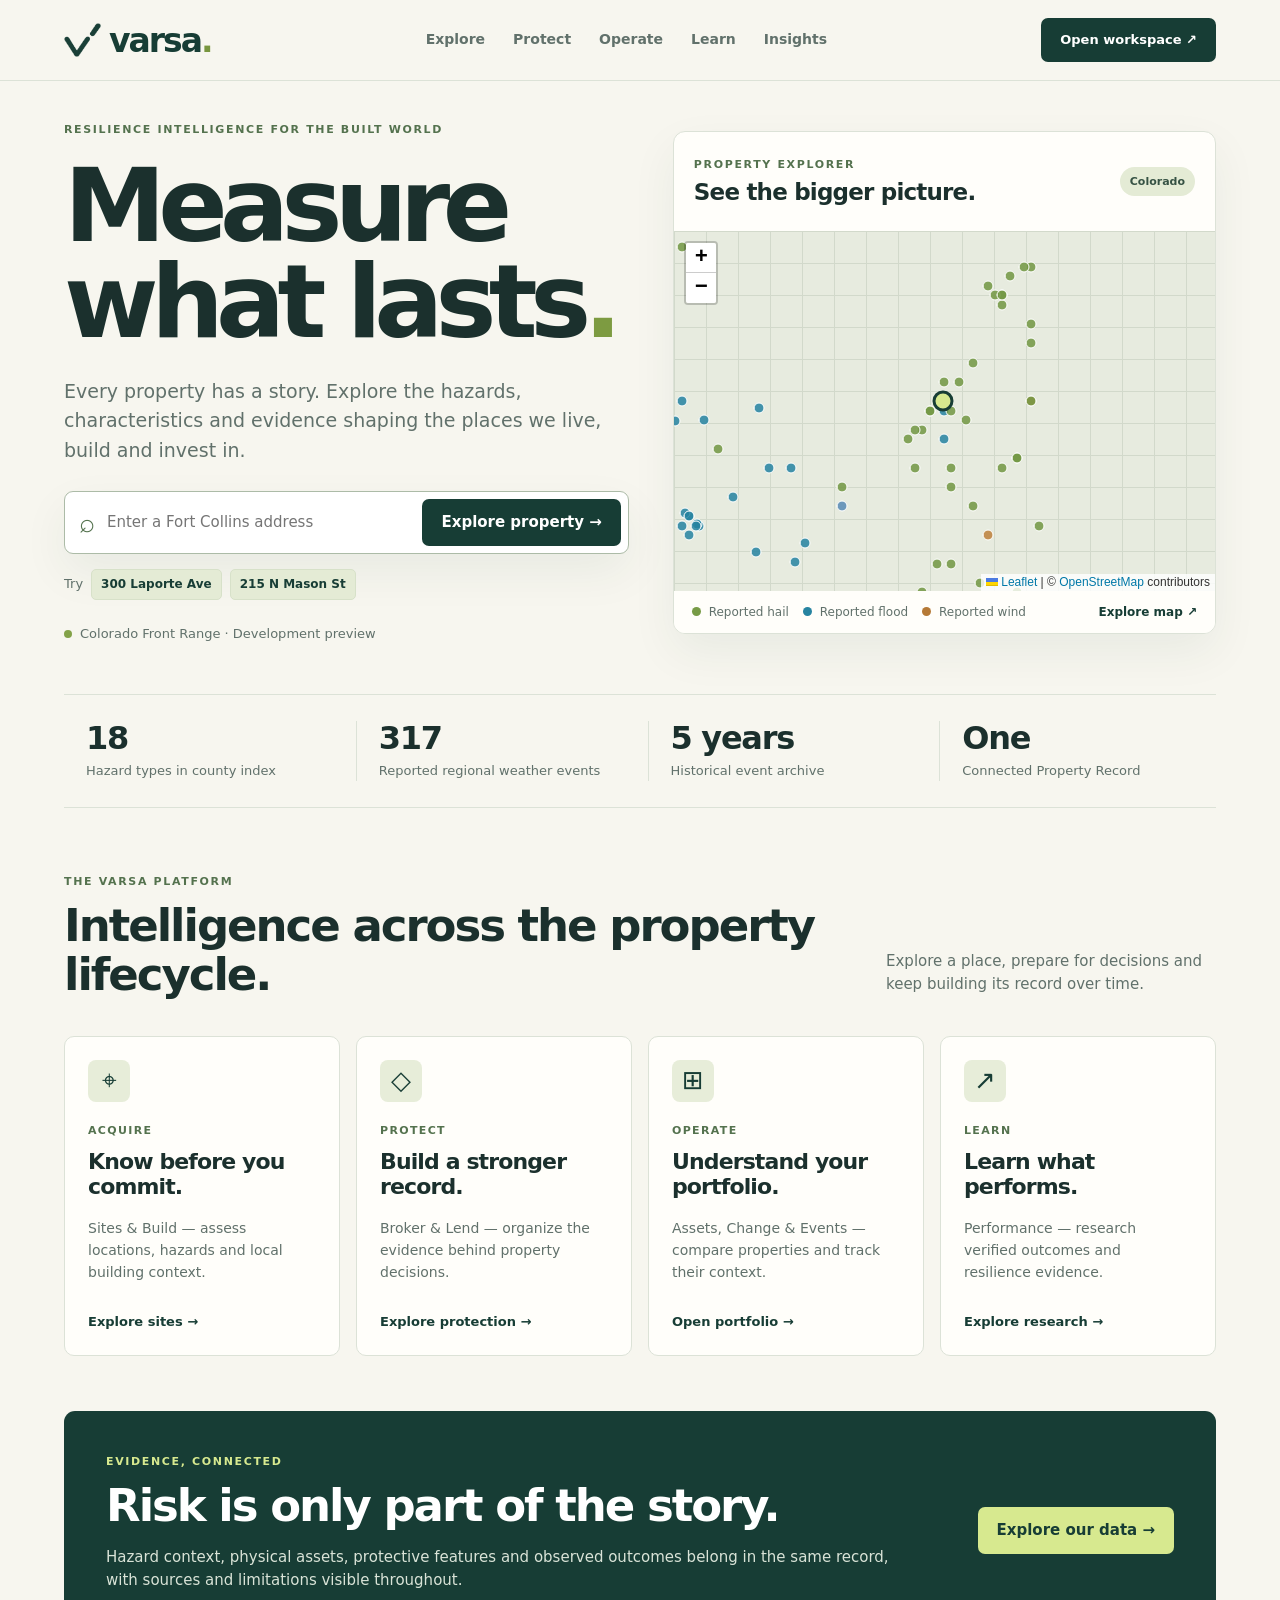
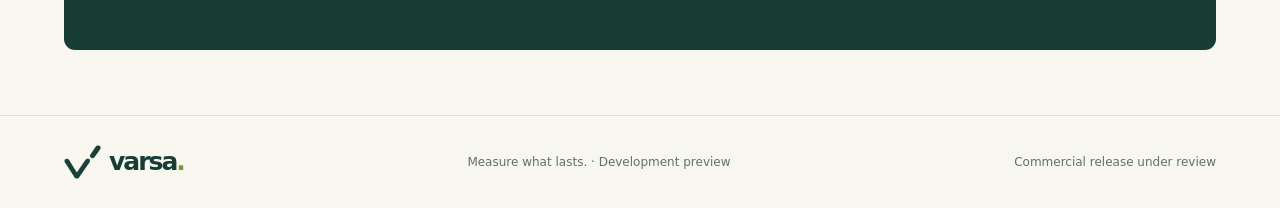
==== index.html @ 9e448d0e "Lead with commercial property findings and localized comparison" ====
<!doctype html><html lang="en"><head><meta charset="utf-8"><meta name="viewport" content="width=device-width,initial-scale=1"><meta name="description" content="Explore the evidence behind properties, hazards, protections and outcomes."><title>varsa. | Measure what lasts.</title><link rel="stylesheet" href="web/vendor/leaflet.css"><style>:root{--ink:#1b302d;--forest:#173d35;--paper:#f7f6ef;--lime:#d7e98f;--grey:#61716b;--line:#dce2d7;--white:#fffefa;--shadow:0 18px 46px #163c3510}*{box-sizing:border-box}html{scroll-behavior:smooth}body{margin:0;background:var(--paper);color:var(--ink);font:15px/1.55 "Inter",system-ui,-apple-system,sans-serif}button,input,select{font:inherit}button,a,input,select{outline-offset:3px}a{color:inherit}button{cursor:pointer}button:disabled{opacity:.5;cursor:default}button:focus-visible,a:focus-visible,input:focus-visible,select:focus-visible{outline:3px solid #86a74f}.top{z-index:2000;position:sticky;top:0;display:flex;align-items:center;justify-content:space-between;gap:24px;padding:18px 5vw;background:#f7f6eff5;border-bottom:1px solid var(--line);backdrop-filter:blur(12px)}.brand{display:inline-flex;align-items:center;gap:8px;font-size:33px;font-weight:800;letter-spacing:-2px;text-decoration:none;color:var(--forest);line-height:1}.brand b{color:#78963f}.mark{width:37px;height:37px;object-fit:contain}.top nav{display:flex;gap:28px;align-items:center;flex-wrap:wrap}.top nav a{font-weight:600;text-decoration:none;font-size:14px;color:var(--grey)}.top nav a:hover,.top nav a[aria-current="page"]{color:var(--forest);text-decoration:underline;text-decoration-color:#9fbd61;text-underline-offset:7px}.nav-cta,.button,button{background:var(--forest);color:white;border:0;border-radius:7px;padding:12px 19px;font-weight:650;text-decoration:none;display:inline-block}.nav-cta{font-size:13px}.button.light{background:var(--lime);color:var(--forest)}main{max-width:1500px;margin:0 auto;padding:40px 5vw 65px}.landing{display:grid;grid-template-columns:1.04fr 1fr;gap:44px;align-items:center;min-height:475px}.eyebrow{font-size:11px;font-weight:750;letter-spacing:1.65px;color:#54724e;text-transform:uppercase;margin:0 0 12px}.hero-copy h1{font-size:clamp(65px,8vw,115px);letter-spacing:-.075em;line-height:.94;margin:20px 0 26px;font-weight:650}.hero-copy h1 span{color:#7d9b41}.hero-intro{font-size:19px;color:var(--grey);max-width:570px;margin:0 0 26px}.search-box,.workspace-search{display:flex;align-items:center;gap:12px;border:1px solid #acbba7;background:white;border-radius:9px;padding:7px 7px 7px 14px;box-shadow:var(--shadow);max-width:680px}.search-icon{font-size:27px;color:#54724e;line-height:1}.search-box input,.workspace-search input{flex:1;min-width:0;border:0;outline:none;background:transparent;padding:10px 0}.search-box button,.workspace-search button{white-space:nowrap}.examples{font-size:13px;color:var(--grey);display:flex;gap:8px;flex-wrap:wrap;align-items:center;margin:15px 0}.examples button,.text-btn{padding:5px 9px;font-size:12px;color:var(--forest);background:#e4ebd5;border:1px solid #d7e1c9;border-radius:5px}.hero-note{display:flex;align-items:center;gap:8px;font-size:13px;color:var(--grey);margin-top:24px}.live-dot{width:8px;height:8px;border-radius:50%;background:#83a248;display:inline-block}.hero-map-card,.panel{border:1px solid var(--line);border-radius:12px;background:var(--white);box-shadow:var(--shadow);overflow:hidden}.map-title,.panel-heading{display:flex;justify-content:space-between;align-items:center;gap:12px;padding:20px}.map-title h2{font-size:23px;margin:0;letter-spacing:-.035em}.pill{display:inline-flex;background:#e4ebd5;color:#365244;font-size:11px;padding:6px 10px;border-radius:20px;white-space:nowrap;font-weight:700}.map{height:360px;background:#e7ebdf;background-image:linear-gradient(90deg,#d2d9cb 1px,transparent 1px),linear-gradient(#d2d9cb 1px,transparent 1px);background-size:32px 32px;position:relative;z-index:1}.map-caption{display:flex;flex-wrap:wrap;gap:14px;align-items:center;padding:12px 18px;font-size:12px;color:var(--grey);background:#fffefa}.map-caption a{margin-left:auto;font-weight:650;text-decoration:none;color:var(--forest)}.legend-dot{display:inline-block;width:9px;height:9px;border-radius:50%;margin-right:4px}.hail{background:#779b46}.flood{background:#2784a1}.wind{background:#b57936}.stats-strip{display:grid;grid-template-columns:repeat(4,minmax(0,1fr));gap:15px;border-top:1px solid var(--line);border-bottom:1px solid var(--line);padding:26px 0;margin:50px 0 65px}.stats-strip div{display:flex;flex-direction:column;gap:5px;border-left:1px solid var(--line);padding:0 22px}.stats-strip div:first-child{border:0}.stats-strip strong{font-size:32px;line-height:1.1;letter-spacing:-.04em}.stats-strip span{font-size:13px;color:var(--grey)}.section-heading{display:flex;justify-content:space-between;align-items:end;gap:25px;margin:20px 0}.section-heading h2,.feature-band h2{font-size:clamp(28px,3.6vw,45px);line-height:1.08;letter-spacing:-.045em;margin:12px 0}.section-heading p:last-child{color:var(--grey);max-width:330px}.suite-grid{display:grid;grid-template-columns:repeat(4,minmax(0,1fr));gap:16px;margin:24px 0}.suite-grid.two,.grid.two{grid-template-columns:repeat(2,minmax(0,1fr))}.suite{display:flex;flex-direction:column;min-height:260px;border:1px solid var(--line);border-radius:10px;padding:23px;background:var(--white);text-decoration:none;transition:.18s transform,.18s box-shadow}.suite:hover{transform:translateY(-4px);box-shadow:var(--shadow);border-color:#91a887}.suite-icon{width:42px;height:42px;background:#e7edd9;color:var(--forest);border-radius:8px;display:grid;place-items:center;font-size:26px;margin-bottom:20px}.suite small{color:#54724e;font-size:11px;font-weight:750;letter-spacing:1.35px}.suite h3{font-size:22px;letter-spacing:-.04em;line-height:1.15;margin:10px 0 5px}.suite p{font-size:14px;color:var(--grey)}.suite b{margin-top:auto;padding-top:15px;color:var(--forest);font-size:13px}.feature-band{background:var(--forest);color:white;border-radius:11px;display:flex;justify-content:space-between;align-items:center;gap:25px;padding:42px;margin-top:55px}.feature-band .eyebrow{color:#d7e98f}.feature-band p{max-width:800px;color:#d9e3d7}.workspace-header{display:flex;align-items:center;justify-content:space-between;gap:25px;padding:12px 0 22px}.workspace-header h1{font-size:clamp(36px,5vw,62px);line-height:1.04;letter-spacing:-.055em;margin:10px 0}.workspace-header p:not(.eyebrow){color:var(--grey)}.workspace-actions{display:flex;gap:8px;flex-wrap:wrap}.secondary{color:var(--forest);background:#f4f6ea;border:1px solid #bdcbb6}.workspace-search{max-width:none;box-shadow:none}.caption{font-size:12px;color:var(--grey)}.caption .text-btn{background:none;border:0;text-decoration:underline}.explorer-grid{display:grid;grid-template-columns:minmax(230px,320px) minmax(0,1fr);gap:16px;margin:24px 0}.panel{padding:23px;margin-bottom:16px}.panel h2{font-size:24px;letter-spacing:-.035em;margin:5px 0}.panel h3{font-size:17px;margin:12px 0}.panel p{color:var(--grey)}.property-panel{display:flex;flex-direction:column}.property-panel h2{overflow-wrap:anywhere;font-size:24px}.property-panel .field{font-size:13px;margin:14px 0;border-bottom:1px solid var(--line);padding-bottom:10px}.field b{display:block;margin-bottom:3px}.record-tabs{display:grid;gap:5px;margin:3px 0 22px}.record-tabs button{background:transparent;color:var(--grey);text-align:left;padding:11px 12px;border-radius:5px}.record-tabs button[aria-selected="true"]{background:#e7edd9;color:var(--forest)}.full{width:100%;margin-top:auto}.map-panel{padding:0}.map-panel .panel-heading{padding:18px 20px}.map-panel .panel-heading p{font-size:13px;margin:4px 0}.map-controls{display:flex;gap:14px;align-items:end;flex-wrap:wrap;padding:0 20px 14px}.map-controls label{font-size:12px;color:var(--grey);font-weight:600;display:grid;gap:4px}.map-controls select{border:1px solid #b6c5ad;border-radius:5px;padding:8px;background:white;color:var(--ink)}.map-controls .check{display:flex;align-items:center;gap:5px;padding:5px 0}.map-panel .map{height:405px}.record-content{display:grid;gap:16px}.grid{display:grid;gap:14px;grid-template-columns:repeat(3,minmax(0,1fr))}.metric-card{border:1px solid var(--line);background:var(--white);border-radius:9px;padding:18px}.metric-card strong{display:block;font-size:32px;letter-spacing:-.04em}.metric-card small{font-weight:650;color:var(--grey)}.notice{padding:14px;border:1px solid #cbd6bc;background:#edf1e2;border-radius:7px;color:#365244}.table-scroll{overflow:auto}.data-table{width:100%;border-collapse:collapse;font-size:14px;white-space:normal}.data-table th,.data-table td{padding:12px 10px;text-align:left;vertical-align:top;border-bottom:1px solid var(--line)}.data-table th{color:var(--grey);font-size:12px;text-transform:uppercase;letter-spacing:.6px}.rating{display:inline-block;border-radius:5px;padding:4px 8px;background:#e8ecd9;color:#365244;font-size:12px;font-weight:650}.rating.high{background:#f4e0cf;color:#805022}.rating.low{background:#dcece5;color:#355f4d}.scope{font-size:12px;color:var(--grey)}.filter-row{display:flex;flex-wrap:wrap;gap:10px;margin:15px 0}.filter-row select,.filter-row input{padding:9px;border:1px solid #b6c5ad;border-radius:5px;background:white}.event-list{max-height:530px;overflow:auto}.event{display:flex;gap:15px;align-items:center;padding:12px 0;border-bottom:1px solid var(--line)}.event-date{width:95px;font-size:12px;color:var(--grey);flex-shrink:0}.event>div:nth-child(2){flex:1}.event p{margin:2px 0;font-size:12px}.event a{font-size:12px}.badge{font-size:11px;color:var(--grey);font-weight:600}.sr-only{position:absolute;width:1px;height:1px;overflow:hidden;clip:rect(0,0,0,0)}footer{border-top:1px solid var(--line);padding:25px 5vw;display:flex;justify-content:space-between;align-items:center;gap:15px;font-size:12px;color:var(--grey)}footer .brand{font-size:25px}.muted{color:var(--grey)}[hidden]{display:none!important}@media(max-width:950px){.landing{grid-template-columns:1fr;gap:30px}.suite-grid{grid-template-columns:repeat(2,minmax(0,1fr))}.top{flex-wrap:wrap}.explorer-grid{grid-template-columns:1fr}.property-panel .record-tabs{grid-template-columns:repeat(3,minmax(0,1fr))}.workspace-header{align-items:flex-start;flex-direction:column}.nav-cta{display:none}}@media(max-width:550px){main{padding:25px 4vw 40px}.top{padding:12px 4vw;gap:12px}.top nav{gap:13px}.top nav a{font-size:12px}.hero-copy h1{font-size:66px}.hero-intro{font-size:17px}.search-box,.workspace-search{gap:6px;padding:6px}.search-box button,.workspace-search button{padding:10px;font-size:12px}.stats-strip{grid-template-columns:repeat(2,minmax(0,1fr));margin:35px 0}.stats-strip div{padding:0 8px}.suite-grid,.suite-grid.two,.grid,.grid.two{grid-template-columns:1fr}.section-heading,.feature-band,footer{display:block}.feature-band{padding:23px}.map,.map-panel .map{height:315px}.property-panel .record-tabs{grid-template-columns:repeat(2,minmax(0,1fr))}.map-controls{gap:7px}.map-controls select{max-width:145px}.workspace-actions{width:100%}.panel{padding:16px}.map-panel{padding:0}.data-table{font-size:12px}.event-date{width:75px}.event{gap:8px}.hero-map-card{margin-top:5px}}@media print{header,footer,.workspace-search,.workspace-actions,.caption,.record-tabs,#save-property,#download-record,.map-controls,.map-panel,.button{display:none!important}body{background:white;color:#000}main{max-width:none;padding:0}.explorer-grid{display:block}.panel{box-shadow:none;break-inside:avoid}.record-content{display:block}.event-list{max-height:none;overflow:visible}}
.verification{padding-left:22px}.verification li{padding:8px 0}.verification li p{margin:4px 0}.verification li a{font-weight:650}@media(max-width:550px){.workspace-actions button{flex:1;padding:10px}.hero-copy h1{font-size:clamp(49px,13vw,66px)}}
.deal-findings{display:grid;grid-template-columns:repeat(auto-fit,minmax(180px,1fr));gap:10px}.deal-findings div{padding:14px;border:1px solid var(--line);border-radius:8px}.deal-findings dt{font-size:12px;color:var(--grey);font-weight:650}.deal-findings dd{margin:5px 0 0;font-weight:700}
</style></head><body>
<header class="top"><a class="brand" href="#home"><img class="mark" alt="" src="[data-uri]"><span>varsa<b>.</b></span></a><nav aria-label="Main navigation"><a href="#acquire">Explore</a><a href="#protect">Protect</a><a href="#operate">Operate</a><a href="#learn">Learn</a><a href="#research">Insights</a></nav><a class="nav-cta" href="#acquire">Open workspace ↗</a></header>
<main>
<section id="home">
<div class="landing"><div class="hero-copy"><p class="eyebrow">RESILIENCE INTELLIGENCE FOR THE BUILT WORLD</p><h1>Measure<br>what lasts<span>.</span></h1><p class="hero-intro">Every property has a story. Explore the hazards, characteristics and evidence shaping the places we live, build and invest in.</p><form id="home-search" class="search-box"><label class="sr-only" for="home-query">Property address</label><span class="search-icon" aria-hidden="true">⌕</span><input id="home-query" placeholder="Enter a Fort Collins address" required><button>Explore property →</button></form><div class="examples">Try <button data-address="300 Laporte Ave">300 Laporte Ave</button><button data-address="215 N Mason St">215 N Mason St</button></div><div class="hero-note"><span class="live-dot"></span> Colorado Front Range · Development preview</div></div>
<div class="hero-map-card"><div class="map-title"><div><span class="eyebrow">PROPERTY EXPLORER</span><h2>See the bigger picture.</h2></div><span class="pill">Colorado</span></div><div id="home-map" class="map"></div><div class="map-caption"><span><i class="legend-dot hail"></i> Reported hail</span><span><i class="legend-dot flood"></i> Reported flood</span><span><i class="legend-dot wind"></i> Reported wind</span><a href="#acquire">Explore map ↗</a></div></div></div>
<div class="stats-strip"><div><strong id="stat-hazards">18</strong><span>Hazard types in county index</span></div><div><strong id="stat-events">–</strong><span>Reported regional weather events</span></div><div><strong>5 years</strong><span>Historical event archive</span></div><div><strong>One</strong><span>Connected Property Record</span></div></div>
<div class="section-heading"><div><p class="eyebrow">THE VARSA PLATFORM</p><h2>Intelligence across the property lifecycle.</h2></div><p>Explore a place, prepare for decisions and keep building its record over time.</p></div>
<div class="suite-grid"><a class="suite" href="#acquire"><span class="suite-icon">⌖</span><small>ACQUIRE</small><h3>Know before you commit.</h3><p>Sites &amp; Build — assess locations, hazards and local building context.</p><b>Explore sites →</b></a><a class="suite" href="#protect"><span class="suite-icon">◇</span><small>PROTECT</small><h3>Build a stronger record.</h3><p>Broker &amp; Lend — organize the evidence behind property decisions.</p><b>Explore protection →</b></a><a class="suite" href="#operate"><span class="suite-icon">⊞</span><small>OPERATE</small><h3>Understand your portfolio.</h3><p>Assets, Change &amp; Events — compare properties and track their context.</p><b>Open portfolio →</b></a><a class="suite" href="#learn"><span class="suite-icon">↗</span><small>LEARN</small><h3>Learn what performs.</h3><p>Performance — research verified outcomes and resilience evidence.</p><b>Explore research →</b></a></div>
<div class="feature-band"><div><p class="eyebrow">EVIDENCE, CONNECTED</p><h2>Risk is only part of the story.</h2><p>Hazard context, physical assets, protective features and observed outcomes belong in the same record, with sources and limitations visible throughout.</p></div><a class="button light" href="#research">Explore our data →</a></div>
</section>
<section id="acquire" hidden><div class="workspace-header"><div><p class="eyebrow">ACQUIRE / SITES</p><h1>Property explorer</h1><p>Find an address, explore local hazards and open its source-linked record.</p></div><div class="workspace-actions"><button class="secondary" id="save-property">＋ Add to portfolio</button><button class="secondary" id="print-record">Download PDF</button></div></div><form id="lookup" class="workspace-search"><label class="sr-only" for="query">Search a Fort Collins street address</label><span class="search-icon">⌕</span><input id="query" value="300 Laporte Ave" placeholder="Fort Collins street address" required autocomplete="off"><button>Find property</button></form><p class="caption">Try a sample: <button class="text-btn" data-address="215 N Mason St">215 N Mason St</button> · <button class="text-btn" data-address="201 Peterson St">201 Peterson St</button> · <button class="text-btn" data-address="300 Laporte Ave">City Hall</button> · Address submitted to Colorado GIS.</p><div id="lookup-status" role="status"></div>
<div class="explorer-grid"><aside class="panel property-panel"><div id="property-summary"></div><h3>Record sections</h3><div class="record-tabs" role="tablist"><button data-record-tab="overview" role="tab">Overview</button><button data-record-tab="hazards" role="tab">Hazards</button><button data-record-tab="events" role="tab">Event history</button><button data-record-tab="building" role="tab">Building &amp; rules</button><button data-record-tab="evidence" role="tab">Evidence &amp; sources</button></div><button class="secondary full" id="download-record">Download record ↓</button></aside><div class="panel map-panel"><div class="panel-heading"><div><h2>Explore hazard history</h2><p>Reported event points and selected property</p></div><span class="pill">2020–2024</span></div><div class="map-controls"><label>Hazard<select id="map-hazard"><option value="all">All mapped reports</option><option>Hail</option><option>Flood</option><option>Wind</option><option>Heavy rain</option></select></label><label>Year<select id="map-year"><option value="all">All years</option><option>2020</option><option>2021</option><option>2022</option><option>2023</option><option>2024</option></select></label><label class="check"><input type="checkbox" id="show-footprint"> Modeled hail footprints · Jul 20–21, 2024 UTC</label></div><div id="explorer-map" class="map"></div><div id="map-summary" class="map-caption"></div></div></div><div id="record-content" class="record-content"></div>
</section>
<section id="protect" hidden><div class="workspace-header"><div><p class="eyebrow">PROTECT / BROKER &amp; LEND</p><h1>Evidence for better decisions.</h1><p>Build a source-linked record for insurance and financing conversations.</p></div><a class="button" href="#acquire">Choose a property →</a></div><div id="protect-record" class="panel"></div><div class="suite-grid two"><article class="panel"><h3>Broker</h3><p>Roof materials, inspection records and insurer-specific requirements.</p><span class="pill">Workflow preview</span></article><article class="panel"><h3>Lend</h3><p>Collateral evidence, property conditions and verified protective investments.</p><span class="pill">Workflow preview</span></article></div></section>
<section id="operate" hidden><div class="workspace-header"><div><p class="eyebrow">OPERATE / ASSETS, CHANGE &amp; EVENTS</p><h1>Your property portfolio.</h1><p>Compare selected Property Records side by side during this session.</p></div><a class="button" href="#acquire">Add properties →</a></div><div id="operate-record" class="panel"></div><div class="panel"><div class="panel-heading"><h2>Portfolio comparison</h2><span id="portfolio-count" class="pill"></span></div><div id="portfolio" class="table-scroll"></div></div><div class="suite-grid two"><article class="panel"><h3>Change</h3><p>Local requirements and property updates will inform future monitoring.</p></article><article class="panel"><h3>Events</h3><p>Historical reported events are available in the explorer. Actual building impacts require additional evidence.</p></article></div></section>
<section id="learn" hidden><div class="workspace-header"><div><p class="eyebrow">LEARN / PERFORMANCE</p><h1>What actually holds up?</h1><p>Research the connections between hazards, protection and observed outcomes.</p></div><span class="pill">Research roadmap</span></div><div class="suite-grid two"><article class="panel"><h2>Performance evidence</h2><p>Verified building characteristics, comparable event exposure, documented damage and recovery records are needed before measuring effects.</p></article><article class="panel"><h2>Financial evidence</h2><p>Connect verified cost and recovery data with actual asset outcomes. Comparative claims remain pending.</p></article></div></section>
<section id="research" hidden><div class="workspace-header"><div><p class="eyebrow">INSIGHTS / DATA &amp; RESEARCH</p><h1>Evidence you can trace.</h1><p>Explore the datasets and methods powering each Property Record.</p></div></div><div id="research-data" class="suite-grid"></div></section>
</main><footer><a class="brand" href="#home"><img class="mark" alt="" src="[data-uri]"><span>varsa<b>.</b></span></a><p>Measure what lasts. · Development preview</p><span>Commercial release under review</span></footer><script src="web/vendor/leaflet.js"></script><script src="web/vendor/pdf-lib.min.js" defer></script><script type="module" src="web/app.js"></script></body></html>
---- web/vendor/leaflet.css ----
/* required styles */

.leaflet-pane,
.leaflet-tile,
.leaflet-marker-icon,
.leaflet-marker-shadow,
.leaflet-tile-container,
.leaflet-pane > svg,
.leaflet-pane > canvas,
.leaflet-zoom-box,
.leaflet-image-layer,
.leaflet-layer {
	position: absolute;
	left: 0;
	top: 0;
	}
.leaflet-container {
	overflow: hidden;
	}
.leaflet-tile,
.leaflet-marker-icon,
.leaflet-marker-shadow {
	-webkit-user-select: none;
	   -moz-user-select: none;
	        user-select: none;
	  -webkit-user-drag: none;
	}
/* Prevents IE11 from highlighting tiles in blue */
.leaflet-tile::selection {
	background: transparent;
}
/* Safari renders non-retina tile on retina better with this, but Chrome is worse */
.leaflet-safari .leaflet-tile {
	image-rendering: -webkit-optimize-contrast;
	}
/* hack that prevents hw layers "stretching" when loading new tiles */
.leaflet-safari .leaflet-tile-container {
	width: 1600px;
	height: 1600px;
	-webkit-transform-origin: 0 0;
	}
.leaflet-marker-icon,
.leaflet-marker-shadow {
	display: block;
	}
/* .leaflet-container svg: reset svg max-width decleration shipped in Joomla! (joomla.org) 3.x */
/* .leaflet-container img: map is broken in FF if you have max-width: 100% on tiles */
.leaflet-container .leaflet-overlay-pane svg {
	max-width: none !important;
	max-height: none !important;
	}
.leaflet-container .leaflet-marker-pane img,
.leaflet-container .leaflet-shadow-pane img,
.leaflet-container .leaflet-tile-pane img,
.leaflet-container img.leaflet-image-layer,
.leaflet-container .leaflet-tile {
	max-width: none !important;
	max-height: none !important;
	width: auto;
	padding: 0;
	}

.leaflet-container img.leaflet-tile {
	/* See: https://bugs.chromium.org/p/chromium/issues/detail?id=600120 */
	mix-blend-mode: plus-lighter;
}

.leaflet-container.leaflet-touch-zoom {
	-ms-touch-action: pan-x pan-y;
	touch-action: pan-x pan-y;
	}
.leaflet-container.leaflet-touch-drag {
	-ms-touch-action: pinch-zoom;
	/* Fallback for FF which doesn't support pinch-zoom */
	touch-action: none;
	touch-action: pinch-zoom;
}
.leaflet-container.leaflet-touch-drag.leaflet-touch-zoom {
	-ms-touch-action: none;
	touch-action: none;
}
.leaflet-container {
	-webkit-tap-highlight-color: transparent;
}
.leaflet-container a {
	-webkit-tap-highlight-color: rgba(51, 181, 229, 0.4);
}
.leaflet-tile {
	filter: inherit;
	visibility: hidden;
	}
.leaflet-tile-loaded {
	visibility: inherit;
	}
.leaflet-zoom-box {
	width: 0;
	height: 0;
	-moz-box-sizing: border-box;
	     box-sizing: border-box;
	z-index: 800;
	}
/* workaround for https://bugzilla.mozilla.org/show_bug.cgi?id=888319 */
.leaflet-overlay-pane svg {
	-moz-user-select: none;
	}

.leaflet-pane         { z-index: 400; }

.leaflet-tile-pane    { z-index: 200; }
.leaflet-overlay-pane { z-index: 400; }
.leaflet-shadow-pane  { z-index: 500; }
.leaflet-marker-pane  { z-index: 600; }
.leaflet-tooltip-pane   { z-index: 650; }
.leaflet-popup-pane   { z-index: 700; }

.leaflet-map-pane canvas { z-index: 100; }
.leaflet-map-pane svg    { z-index: 200; }

.leaflet-vml-shape {
	width: 1px;
	height: 1px;
	}
.lvml {
	behavior: url(#default#VML);
	display: inline-block;
	position: absolute;
	}


/* control positioning */

.leaflet-control {
	position: relative;
	z-index: 800;
	pointer-events: visiblePainted; /* IE 9-10 doesn't have auto */
	pointer-events: auto;
	}
.leaflet-top,
.leaflet-bottom {
	position: absolute;
	z-index: 1000;
	pointer-events: none;
	}
.leaflet-top {
	top: 0;
	}
.leaflet-right {
	right: 0;
	}
.leaflet-bottom {
	bottom: 0;
	}
.leaflet-left {
	left: 0;
	}
.leaflet-control {
	float: left;
	clear: both;
	}
.leaflet-right .leaflet-control {
	float: right;
	}
.leaflet-top .leaflet-control {
	margin-top: 10px;
	}
.leaflet-bottom .leaflet-control {
	margin-bottom: 10px;
	}
.leaflet-left .leaflet-control {
	margin-left: 10px;
	}
.leaflet-right .leaflet-control {
	margin-right: 10px;
	}


/* zoom and fade animations */

.leaflet-fade-anim .leaflet-popup {
	opacity: 0;
	-webkit-transition: opacity 0.2s linear;
	   -moz-transition: opacity 0.2s linear;
	        transition: opacity 0.2s linear;
	}
.leaflet-fade-anim .leaflet-map-pane .leaflet-popup {
	opacity: 1;
	}
.leaflet-zoom-animated {
	-webkit-transform-origin: 0 0;
	    -ms-transform-origin: 0 0;
	        transform-origin: 0 0;
	}
svg.leaflet-zoom-animated {
	will-change: transform;
}

.leaflet-zoom-anim .leaflet-zoom-animated {
	-webkit-transition: -webkit-transform 0.25s cubic-bezier(0,0,0.25,1);
	   -moz-transition:    -moz-transform 0.25s cubic-bezier(0,0,0.25,1);
	        transition:         transform 0.25s cubic-bezier(0,0,0.25,1);
	}
.leaflet-zoom-anim .leaflet-tile,
.leaflet-pan-anim .leaflet-tile {
	-webkit-transition: none;
	   -moz-transition: none;
	        transition: none;
	}

.leaflet-zoom-anim .leaflet-zoom-hide {
	visibility: hidden;
	}


/* cursors */

.leaflet-interactive {
	cursor: pointer;
	}
.leaflet-grab {
	cursor: -webkit-grab;
	cursor:    -moz-grab;
	cursor:         grab;
	}
.leaflet-crosshair,
.leaflet-crosshair .leaflet-interactive {
	cursor: crosshair;
	}
.leaflet-popup-pane,
.leaflet-control {
	cursor: auto;
	}
.leaflet-dragging .leaflet-grab,
.leaflet-dragging .leaflet-grab .leaflet-interactive,
.leaflet-dragging .leaflet-marker-draggable {
	cursor: move;
	cursor: -webkit-grabbing;
	cursor:    -moz-grabbing;
	cursor:         grabbing;
	}

/* marker & overlays interactivity */
.leaflet-marker-icon,
.leaflet-marker-shadow,
.leaflet-image-layer,
.leaflet-pane > svg path,
.leaflet-tile-container {
	pointer-events: none;
	}

.leaflet-marker-icon.leaflet-interactive,
.leaflet-image-layer.leaflet-interactive,
.leaflet-pane > svg path.leaflet-interactive,
svg.leaflet-image-layer.leaflet-interactive path {
	pointer-events: visiblePainted; /* IE 9-10 doesn't have auto */
	pointer-events: auto;
	}

/* visual tweaks */

.leaflet-container {
	background: #ddd;
	outline-offset: 1px;
	}
.leaflet-container a {
	color: #0078A8;
	}
.leaflet-zoom-box {
	border: 2px dotted #38f;
	background: rgba(255,255,255,0.5);
	}


/* general typography */
.leaflet-container {
	font-family: "Helvetica Neue", Arial, Helvetica, sans-serif;
	font-size: 12px;
	font-size: 0.75rem;
	line-height: 1.5;
	}


/* general toolbar styles */

.leaflet-bar {
	box-shadow: 0 1px 5px rgba(0,0,0,0.65);
	border-radius: 4px;
	}
.leaflet-bar a {
	background-color: #fff;
	border-bottom: 1px solid #ccc;
	width: 26px;
	height: 26px;
	line-height: 26px;
	display: block;
	text-align: center;
	text-decoration: none;
	color: black;
	}
.leaflet-bar a,
.leaflet-control-layers-toggle {
	background-position: 50% 50%;
	background-repeat: no-repeat;
	display: block;
	}
.leaflet-bar a:hover,
.leaflet-bar a:focus {
	background-color: #f4f4f4;
	}
.leaflet-bar a:first-child {
	border-top-left-radius: 4px;
	border-top-right-radius: 4px;
	}
.leaflet-bar a:last-child {
	border-bottom-left-radius: 4px;
	border-bottom-right-radius: 4px;
	border-bottom: none;
	}
.leaflet-bar a.leaflet-disabled {
	cursor: default;
	background-color: #f4f4f4;
	color: #bbb;
	}

.leaflet-touch .leaflet-bar a {
	width: 30px;
	height: 30px;
	line-height: 30px;
	}
.leaflet-touch .leaflet-bar a:first-child {
	border-top-left-radius: 2px;
	border-top-right-radius: 2px;
	}
.leaflet-touch .leaflet-bar a:last-child {
	border-bottom-left-radius: 2px;
	border-bottom-right-radius: 2px;
	}

/* zoom control */

.leaflet-control-zoom-in,
.leaflet-control-zoom-out {
	font: bold 18px 'Lucida Console', Monaco, monospace;
	text-indent: 1px;
	}

.leaflet-touch .leaflet-control-zoom-in, .leaflet-touch .leaflet-control-zoom-out  {
	font-size: 22px;
	}


/* layers control */

.leaflet-control-layers {
	box-shadow: 0 1px 5px rgba(0,0,0,0.4);
	background: #fff;
	border-radius: 5px;
	}
.leaflet-control-layers-toggle {
	background-image: url(images/layers.png);
	width: 36px;
	height: 36px;
	}
.leaflet-retina .leaflet-control-layers-toggle {
	background-image: url(images/layers-2x.png);
	background-size: 26px 26px;
	}
.leaflet-touch .leaflet-control-layers-toggle {
	width: 44px;
	height: 44px;
	}
.leaflet-control-layers .leaflet-control-layers-list,
.leaflet-control-layers-expanded .leaflet-control-layers-toggle {
	display: none;
	}
.leaflet-control-layers-expanded .leaflet-control-layers-list {
	display: block;
	position: relative;
	}
.leaflet-control-layers-expanded {
	padding: 6px 10px 6px 6px;
	color: #333;
	background: #fff;
	}
.leaflet-control-layers-scrollbar {
	overflow-y: scroll;
	overflow-x: hidden;
	padding-right: 5px;
	}
.leaflet-control-layers-selector {
	margin-top: 2px;
	position: relative;
	top: 1px;
	}
.leaflet-control-layers label {
	display: block;
	font-size: 13px;
	font-size: 1.08333em;
	}
.leaflet-control-layers-separator {
	height: 0;
	border-top: 1px solid #ddd;
	margin: 5px -10px 5px -6px;
	}

/* Default icon URLs */
.leaflet-default-icon-path { /* used only in path-guessing heuristic, see L.Icon.Default */
	background-image: url(images/marker-icon.png);
	}


/* attribution and scale controls */

.leaflet-container .leaflet-control-attribution {
	background: #fff;
	background: rgba(255, 255, 255, 0.8);
	margin: 0;
	}
.leaflet-control-attribution,
.leaflet-control-scale-line {
	padding: 0 5px;
	color: #333;
	line-height: 1.4;
	}
.leaflet-control-attribution a {
	text-decoration: none;
	}
.leaflet-control-attribution a:hover,
.leaflet-control-attribution a:focus {
	text-decoration: underline;
	}
.leaflet-attribution-flag {
	display: inline !important;
	vertical-align: baseline !important;
	width: 1em;
	height: 0.6669em;
	}
.leaflet-left .leaflet-control-scale {
	margin-left: 5px;
	}
.leaflet-bottom .leaflet-control-scale {
	margin-bottom: 5px;
	}
.leaflet-control-scale-line {
	border: 2px solid #777;
	border-top: none;
	line-height: 1.1;
	padding: 2px 5px 1px;
	white-space: nowrap;
	-moz-box-sizing: border-box;
	     box-sizing: border-box;
	background: rgba(255, 255, 255, 0.8);
	text-shadow: 1px 1px #fff;
	}
.leaflet-control-scale-line:not(:first-child) {
	border-top: 2px solid #777;
	border-bottom: none;
	margin-top: -2px;
	}
.leaflet-control-scale-line:not(:first-child):not(:last-child) {
	border-bottom: 2px solid #777;
	}

.leaflet-touch .leaflet-control-attribution,
.leaflet-touch .leaflet-control-layers,
.leaflet-touch .leaflet-bar {
	box-shadow: none;
	}
.leaflet-touch .leaflet-control-layers,
.leaflet-touch .leaflet-bar {
	border: 2px solid rgba(0,0,0,0.2);
	background-clip: padding-box;
	}


/* popup */

.leaflet-popup {
	position: absolute;
	text-align: center;
	margin-bottom: 20px;
	}
.leaflet-popup-content-wrapper {
	padding: 1px;
	text-align: left;
	border-radius: 12px;
	}
.leaflet-popup-content {
	margin: 13px 24px 13px 20px;
	line-height: 1.3;
	font-size: 13px;
	font-size: 1.08333em;
	min-height: 1px;
	}
.leaflet-popup-content p {
	margin: 17px 0;
	margin: 1.3em 0;
	}
.leaflet-popup-tip-container {
	width: 40px;
	height: 20px;
	position: absolute;
	left: 50%;
	margin-top: -1px;
	margin-left: -20px;
	overflow: hidden;
	pointer-events: none;
	}
.leaflet-popup-tip {
	width: 17px;
	height: 17px;
	padding: 1px;

	margin: -10px auto 0;
	pointer-events: auto;

	-webkit-transform: rotate(45deg);
	   -moz-transform: rotate(45deg);
	    -ms-transform: rotate(45deg);
	        transform: rotate(45deg);
	}
.leaflet-popup-content-wrapper,
.leaflet-popup-tip {
	background: white;
	color: #333;
	box-shadow: 0 3px 14px rgba(0,0,0,0.4);
	}
.leaflet-container a.leaflet-popup-close-button {
	position: absolute;
	top: 0;
	right: 0;
	border: none;
	text-align: center;
	width: 24px;
	height: 24px;
	font: 16px/24px Tahoma, Verdana, sans-serif;
	color: #757575;
	text-decoration: none;
	background: transparent;
	}
.leaflet-container a.leaflet-popup-close-button:hover,
.leaflet-container a.leaflet-popup-close-button:focus {
	color: #585858;
	}
.leaflet-popup-scrolled {
	overflow: auto;
	}

.leaflet-oldie .leaflet-popup-content-wrapper {
	-ms-zoom: 1;
	}
.leaflet-oldie .leaflet-popup-tip {
	width: 24px;
	margin: 0 auto;

	-ms-filter: "progid:DXImageTransform.Microsoft.Matrix(M11=0.70710678, M12=0.70710678, M21=-0.70710678, M22=0.70710678)";
	filter: progid:DXImageTransform.Microsoft.Matrix(M11=0.70710678, M12=0.70710678, M21=-0.70710678, M22=0.70710678);
	}

.leaflet-oldie .leaflet-control-zoom,
.leaflet-oldie .leaflet-control-layers,
.leaflet-oldie .leaflet-popup-content-wrapper,
.leaflet-oldie .leaflet-popup-tip {
	border: 1px solid #999;
	}


/* div icon */

.leaflet-div-icon {
	background: #fff;
	border: 1px solid #666;
	}


/* Tooltip */
/* Base styles for the element that has a tooltip */
.leaflet-tooltip {
	position: absolute;
	padding: 6px;
	background-color: #fff;
	border: 1px solid #fff;
	border-radius: 3px;
	color: #222;
	white-space: nowrap;
	-webkit-user-select: none;
	-moz-user-select: none;
	-ms-user-select: none;
	user-select: none;
	pointer-events: none;
	box-shadow: 0 1px 3px rgba(0,0,0,0.4);
	}
.leaflet-tooltip.leaflet-interactive {
	cursor: pointer;
	pointer-events: auto;
	}
.leaflet-tooltip-top:before,
.leaflet-tooltip-bottom:before,
.leaflet-tooltip-left:before,
.leaflet-tooltip-right:before {
	position: absolute;
	pointer-events: none;
	border: 6px solid transparent;
	background: transparent;
	content: "";
	}

/* Directions */

.leaflet-tooltip-bottom {
	margin-top: 6px;
}
.leaflet-tooltip-top {
	margin-top: -6px;
}
.leaflet-tooltip-bottom:before,
.leaflet-tooltip-top:before {
	left: 50%;
	margin-left: -6px;
	}
.leaflet-tooltip-top:before {
	bottom: 0;
	margin-bottom: -12px;
	border-top-color: #fff;
	}
.leaflet-tooltip-bottom:before {
	top: 0;
	margin-top: -12px;
	margin-left: -6px;
	border-bottom-color: #fff;
	}
.leaflet-tooltip-left {
	margin-left: -6px;
}
.leaflet-tooltip-right {
	margin-left: 6px;
}
.leaflet-tooltip-left:before,
.leaflet-tooltip-right:before {
	top: 50%;
	margin-top: -6px;
	}
.leaflet-tooltip-left:before {
	right: 0;
	margin-right: -12px;
	border-left-color: #fff;
	}
.leaflet-tooltip-right:before {
	left: 0;
	margin-left: -12px;
	border-right-color: #fff;
	}

/* Printing */

@media print {
	/* Prevent printers from removing background-images of controls. */
	.leaflet-control {
		-webkit-print-color-adjust: exact;
		print-color-adjust: exact;
		}
	}
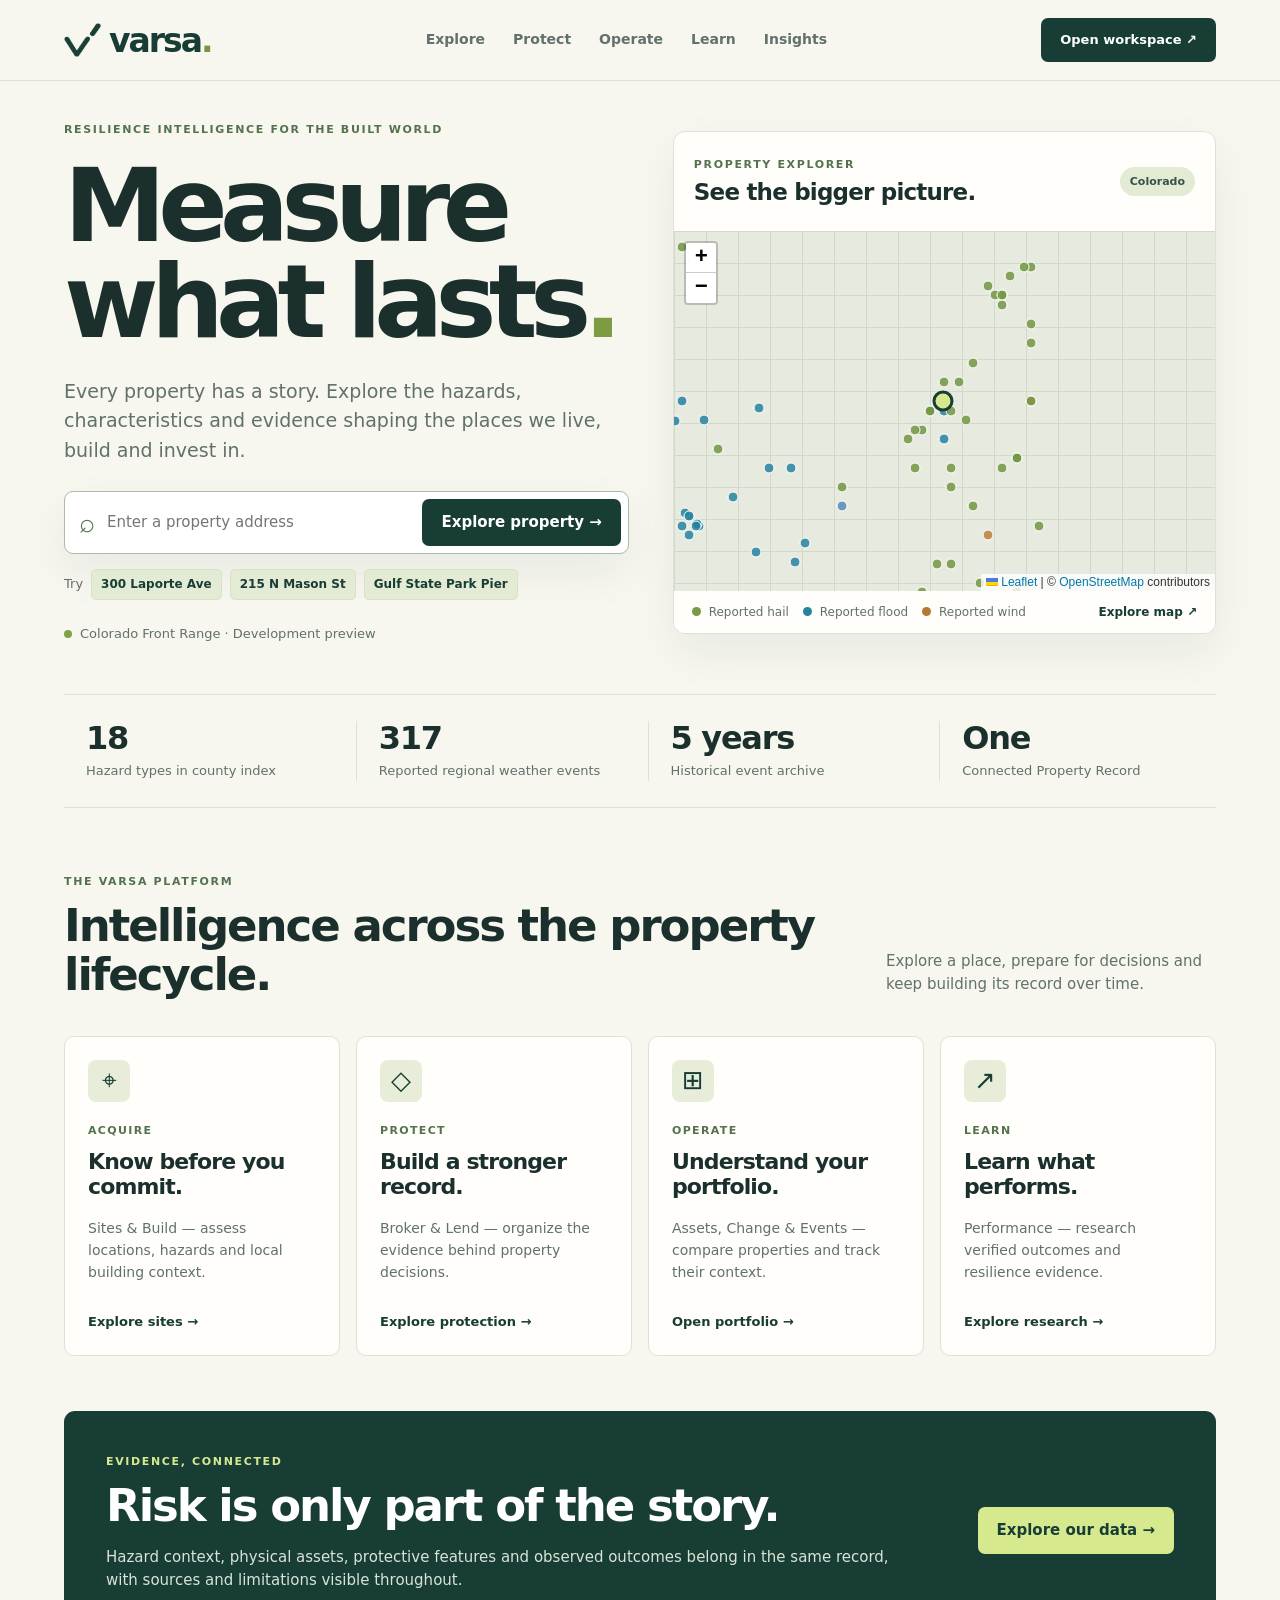
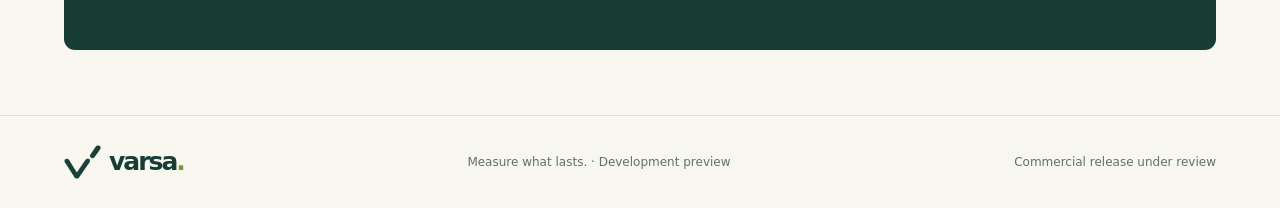
==== commit 18bac6e3: "Add address-searchable public facility recovery example" ====
--- a/index.html
+++ b/index.html
@@ -1,22 +1,23 @@
 <!doctype html><html lang="en"><head><meta charset="utf-8"><meta name="viewport" content="width=device-width,initial-scale=1"><meta name="description" content="Explore the evidence behind properties, hazards, protections and outcomes."><title>varsa. | Measure what lasts.</title><link rel="stylesheet" href="web/vendor/leaflet.css"><style>:root{--ink:#1b302d;--forest:#173d35;--paper:#f7f6ef;--lime:#d7e98f;--grey:#61716b;--line:#dce2d7;--white:#fffefa;--shadow:0 18px 46px #163c3510}*{box-sizing:border-box}html{scroll-behavior:smooth}body{margin:0;background:var(--paper);color:var(--ink);font:15px/1.55 "Inter",system-ui,-apple-system,sans-serif}button,input,select{font:inherit}button,a,input,select{outline-offset:3px}a{color:inherit}button{cursor:pointer}button:disabled{opacity:.5;cursor:default}button:focus-visible,a:focus-visible,input:focus-visible,select:focus-visible{outline:3px solid #86a74f}.top{z-index:2000;position:sticky;top:0;display:flex;align-items:center;justify-content:space-between;gap:24px;padding:18px 5vw;background:#f7f6eff5;border-bottom:1px solid var(--line);backdrop-filter:blur(12px)}.brand{display:inline-flex;align-items:center;gap:8px;font-size:33px;font-weight:800;letter-spacing:-2px;text-decoration:none;color:var(--forest);line-height:1}.brand b{color:#78963f}.mark{width:37px;height:37px;object-fit:contain}.top nav{display:flex;gap:28px;align-items:center;flex-wrap:wrap}.top nav a{font-weight:600;text-decoration:none;font-size:14px;color:var(--grey)}.top nav a:hover,.top nav a[aria-current="page"]{color:var(--forest);text-decoration:underline;text-decoration-color:#9fbd61;text-underline-offset:7px}.nav-cta,.button,button{background:var(--forest);color:white;border:0;border-radius:7px;padding:12px 19px;font-weight:650;text-decoration:none;display:inline-block}.nav-cta{font-size:13px}.button.light{background:var(--lime);color:var(--forest)}main{max-width:1500px;margin:0 auto;padding:40px 5vw 65px}.landing{display:grid;grid-template-columns:1.04fr 1fr;gap:44px;align-items:center;min-height:475px}.eyebrow{font-size:11px;font-weight:750;letter-spacing:1.65px;color:#54724e;text-transform:uppercase;margin:0 0 12px}.hero-copy h1{font-size:clamp(65px,8vw,115px);letter-spacing:-.075em;line-height:.94;margin:20px 0 26px;font-weight:650}.hero-copy h1 span{color:#7d9b41}.hero-intro{font-size:19px;color:var(--grey);max-width:570px;margin:0 0 26px}.search-box,.workspace-search{display:flex;align-items:center;gap:12px;border:1px solid #acbba7;background:white;border-radius:9px;padding:7px 7px 7px 14px;box-shadow:var(--shadow);max-width:680px}.search-icon{font-size:27px;color:#54724e;line-height:1}.search-box input,.workspace-search input{flex:1;min-width:0;border:0;outline:none;background:transparent;padding:10px 0}.search-box button,.workspace-search button{white-space:nowrap}.examples{font-size:13px;color:var(--grey);display:flex;gap:8px;flex-wrap:wrap;align-items:center;margin:15px 0}.examples button,.text-btn{padding:5px 9px;font-size:12px;color:var(--forest);background:#e4ebd5;border:1px solid #d7e1c9;border-radius:5px}.hero-note{display:flex;align-items:center;gap:8px;font-size:13px;color:var(--grey);margin-top:24px}.live-dot{width:8px;height:8px;border-radius:50%;background:#83a248;display:inline-block}.hero-map-card,.panel{border:1px solid var(--line);border-radius:12px;background:var(--white);box-shadow:var(--shadow);overflow:hidden}.map-title,.panel-heading{display:flex;justify-content:space-between;align-items:center;gap:12px;padding:20px}.map-title h2{font-size:23px;margin:0;letter-spacing:-.035em}.pill{display:inline-flex;background:#e4ebd5;color:#365244;font-size:11px;padding:6px 10px;border-radius:20px;white-space:nowrap;font-weight:700}.map{height:360px;background:#e7ebdf;background-image:linear-gradient(90deg,#d2d9cb 1px,transparent 1px),linear-gradient(#d2d9cb 1px,transparent 1px);background-size:32px 32px;position:relative;z-index:1}.map-caption{display:flex;flex-wrap:wrap;gap:14px;align-items:center;padding:12px 18px;font-size:12px;color:var(--grey);background:#fffefa}.map-caption a{margin-left:auto;font-weight:650;text-decoration:none;color:var(--forest)}.legend-dot{display:inline-block;width:9px;height:9px;border-radius:50%;margin-right:4px}.hail{background:#779b46}.flood{background:#2784a1}.wind{background:#b57936}.stats-strip{display:grid;grid-template-columns:repeat(4,minmax(0,1fr));gap:15px;border-top:1px solid var(--line);border-bottom:1px solid var(--line);padding:26px 0;margin:50px 0 65px}.stats-strip div{display:flex;flex-direction:column;gap:5px;border-left:1px solid var(--line);padding:0 22px}.stats-strip div:first-child{border:0}.stats-strip strong{font-size:32px;line-height:1.1;letter-spacing:-.04em}.stats-strip span{font-size:13px;color:var(--grey)}.section-heading{display:flex;justify-content:space-between;align-items:end;gap:25px;margin:20px 0}.section-heading h2,.feature-band h2{font-size:clamp(28px,3.6vw,45px);line-height:1.08;letter-spacing:-.045em;margin:12px 0}.section-heading p:last-child{color:var(--grey);max-width:330px}.suite-grid{display:grid;grid-template-columns:repeat(4,minmax(0,1fr));gap:16px;margin:24px 0}.suite-grid.two,.grid.two{grid-template-columns:repeat(2,minmax(0,1fr))}.suite{display:flex;flex-direction:column;min-height:260px;border:1px solid var(--line);border-radius:10px;padding:23px;background:var(--white);text-decoration:none;transition:.18s transform,.18s box-shadow}.suite:hover{transform:translateY(-4px);box-shadow:var(--shadow);border-color:#91a887}.suite-icon{width:42px;height:42px;background:#e7edd9;color:var(--forest);border-radius:8px;display:grid;place-items:center;font-size:26px;margin-bottom:20px}.suite small{color:#54724e;font-size:11px;font-weight:750;letter-spacing:1.35px}.suite h3{font-size:22px;letter-spacing:-.04em;line-height:1.15;margin:10px 0 5px}.suite p{font-size:14px;color:var(--grey)}.suite b{margin-top:auto;padding-top:15px;color:var(--forest);font-size:13px}.feature-band{background:var(--forest);color:white;border-radius:11px;display:flex;justify-content:space-between;align-items:center;gap:25px;padding:42px;margin-top:55px}.feature-band .eyebrow{color:#d7e98f}.feature-band p{max-width:800px;color:#d9e3d7}.workspace-header{display:flex;align-items:center;justify-content:space-between;gap:25px;padding:12px 0 22px}.workspace-header h1{font-size:clamp(36px,5vw,62px);line-height:1.04;letter-spacing:-.055em;margin:10px 0}.workspace-header p:not(.eyebrow){color:var(--grey)}.workspace-actions{display:flex;gap:8px;flex-wrap:wrap}.secondary{color:var(--forest);background:#f4f6ea;border:1px solid #bdcbb6}.workspace-search{max-width:none;box-shadow:none}.caption{font-size:12px;color:var(--grey)}.caption .text-btn{background:none;border:0;text-decoration:underline}.explorer-grid{display:grid;grid-template-columns:minmax(230px,320px) minmax(0,1fr);gap:16px;margin:24px 0}.panel{padding:23px;margin-bottom:16px}.panel h2{font-size:24px;letter-spacing:-.035em;margin:5px 0}.panel h3{font-size:17px;margin:12px 0}.panel p{color:var(--grey)}.property-panel{display:flex;flex-direction:column}.property-panel h2{overflow-wrap:anywhere;font-size:24px}.property-panel .field{font-size:13px;margin:14px 0;border-bottom:1px solid var(--line);padding-bottom:10px}.field b{display:block;margin-bottom:3px}.record-tabs{display:grid;gap:5px;margin:3px 0 22px}.record-tabs button{background:transparent;color:var(--grey);text-align:left;padding:11px 12px;border-radius:5px}.record-tabs button[aria-selected="true"]{background:#e7edd9;color:var(--forest)}.full{width:100%;margin-top:auto}.map-panel{padding:0}.map-panel .panel-heading{padding:18px 20px}.map-panel .panel-heading p{font-size:13px;margin:4px 0}.map-controls{display:flex;gap:14px;align-items:end;flex-wrap:wrap;padding:0 20px 14px}.map-controls label{font-size:12px;color:var(--grey);font-weight:600;display:grid;gap:4px}.map-controls select{border:1px solid #b6c5ad;border-radius:5px;padding:8px;background:white;color:var(--ink)}.map-controls .check{display:flex;align-items:center;gap:5px;padding:5px 0}.map-panel .map{height:405px}.record-content{display:grid;gap:16px}.grid{display:grid;gap:14px;grid-template-columns:repeat(3,minmax(0,1fr))}.metric-card{border:1px solid var(--line);background:var(--white);border-radius:9px;padding:18px}.metric-card strong{display:block;font-size:32px;letter-spacing:-.04em}.metric-card small{font-weight:650;color:var(--grey)}.notice{padding:14px;border:1px solid #cbd6bc;background:#edf1e2;border-radius:7px;color:#365244}.table-scroll{overflow:auto}.data-table{width:100%;border-collapse:collapse;font-size:14px;white-space:normal}.data-table th,.data-table td{padding:12px 10px;text-align:left;vertical-align:top;border-bottom:1px solid var(--line)}.data-table th{color:var(--grey);font-size:12px;text-transform:uppercase;letter-spacing:.6px}.rating{display:inline-block;border-radius:5px;padding:4px 8px;background:#e8ecd9;color:#365244;font-size:12px;font-weight:650}.rating.high{background:#f4e0cf;color:#805022}.rating.low{background:#dcece5;color:#355f4d}.scope{font-size:12px;color:var(--grey)}.filter-row{display:flex;flex-wrap:wrap;gap:10px;margin:15px 0}.filter-row select,.filter-row input{padding:9px;border:1px solid #b6c5ad;border-radius:5px;background:white}.event-list{max-height:530px;overflow:auto}.event{display:flex;gap:15px;align-items:center;padding:12px 0;border-bottom:1px solid var(--line)}.event-date{width:95px;font-size:12px;color:var(--grey);flex-shrink:0}.event>div:nth-child(2){flex:1}.event p{margin:2px 0;font-size:12px}.event a{font-size:12px}.badge{font-size:11px;color:var(--grey);font-weight:600}.sr-only{position:absolute;width:1px;height:1px;overflow:hidden;clip:rect(0,0,0,0)}footer{border-top:1px solid var(--line);padding:25px 5vw;display:flex;justify-content:space-between;align-items:center;gap:15px;font-size:12px;color:var(--grey)}footer .brand{font-size:25px}.muted{color:var(--grey)}[hidden]{display:none!important}@media(max-width:950px){.landing{grid-template-columns:1fr;gap:30px}.suite-grid{grid-template-columns:repeat(2,minmax(0,1fr))}.top{flex-wrap:wrap}.explorer-grid{grid-template-columns:1fr}.property-panel .record-tabs{grid-template-columns:repeat(3,minmax(0,1fr))}.workspace-header{align-items:flex-start;flex-direction:column}.nav-cta{display:none}}@media(max-width:550px){main{padding:25px 4vw 40px}.top{padding:12px 4vw;gap:12px}.top nav{gap:13px}.top nav a{font-size:12px}.hero-copy h1{font-size:66px}.hero-intro{font-size:17px}.search-box,.workspace-search{gap:6px;padding:6px}.search-box button,.workspace-search button{padding:10px;font-size:12px}.stats-strip{grid-template-columns:repeat(2,minmax(0,1fr));margin:35px 0}.stats-strip div{padding:0 8px}.suite-grid,.suite-grid.two,.grid,.grid.two{grid-template-columns:1fr}.section-heading,.feature-band,footer{display:block}.feature-band{padding:23px}.map,.map-panel .map{height:315px}.property-panel .record-tabs{grid-template-columns:repeat(2,minmax(0,1fr))}.map-controls{gap:7px}.map-controls select{max-width:145px}.workspace-actions{width:100%}.panel{padding:16px}.map-panel{padding:0}.data-table{font-size:12px}.event-date{width:75px}.event{gap:8px}.hero-map-card{margin-top:5px}}@media print{header,footer,.workspace-search,.workspace-actions,.caption,.record-tabs,#save-property,#download-record,.map-controls,.map-panel,.button{display:none!important}body{background:white;color:#000}main{max-width:none;padding:0}.explorer-grid{display:block}.panel{box-shadow:none;break-inside:avoid}.record-content{display:block}.event-list{max-height:none;overflow:visible}}
 .verification{padding-left:22px}.verification li{padding:8px 0}.verification li p{margin:4px 0}.verification li a{font-weight:650}@media(max-width:550px){.workspace-actions button{flex:1;padding:10px}.hero-copy h1{font-size:clamp(49px,13vw,66px)}}
 .deal-findings{display:grid;grid-template-columns:repeat(auto-fit,minmax(180px,1fr));gap:10px}.deal-findings div{padding:14px;border:1px solid var(--line);border-radius:8px}.deal-findings dt{font-size:12px;color:var(--grey);font-weight:650}.deal-findings dd{margin:5px 0 0;font-weight:700}
+.history-form{display:grid;gap:12px;max-width:620px}.history-form label{display:grid;gap:4px;font-weight:650}.history-form input,.history-form textarea,.history-form select{font:inherit;padding:10px;border:1px solid var(--line);border-radius:6px;background:white;color:var(--ink)}.history-form textarea{min-height:74px;resize:vertical}.history-form button{justify-self:start}
 </style></head><body>
 <header class="top"><a class="brand" href="#home"><img class="mark" alt="" src="[data-uri]"><span>varsa<b>.</b></span></a><nav aria-label="Main navigation"><a href="#acquire">Explore</a><a href="#protect">Protect</a><a href="#operate">Operate</a><a href="#learn">Learn</a><a href="#research">Insights</a></nav><a class="nav-cta" href="#acquire">Open workspace ↗</a></header>
 <main>
 <section id="home">
-<div class="landing"><div class="hero-copy"><p class="eyebrow">RESILIENCE INTELLIGENCE FOR THE BUILT WORLD</p><h1>Measure<br>what lasts<span>.</span></h1><p class="hero-intro">Every property has a story. Explore the hazards, characteristics and evidence shaping the places we live, build and invest in.</p><form id="home-search" class="search-box"><label class="sr-only" for="home-query">Property address</label><span class="search-icon" aria-hidden="true">⌕</span><input id="home-query" placeholder="Enter a Fort Collins address" required><button>Explore property →</button></form><div class="examples">Try <button data-address="300 Laporte Ave">300 Laporte Ave</button><button data-address="215 N Mason St">215 N Mason St</button></div><div class="hero-note"><span class="live-dot"></span> Colorado Front Range · Development preview</div></div>
+<div class="landing"><div class="hero-copy"><p class="eyebrow">RESILIENCE INTELLIGENCE FOR THE BUILT WORLD</p><h1>Measure<br>what lasts<span>.</span></h1><p class="hero-intro">Every property has a story. Explore the hazards, characteristics and evidence shaping the places we live, build and invest in.</p><form id="home-search" class="search-box"><label class="sr-only" for="home-query">Property address</label><span class="search-icon" aria-hidden="true">⌕</span><input id="home-query" placeholder="Enter a property address" required><button>Explore property →</button></form><div class="examples">Try <button data-address="300 Laporte Ave">300 Laporte Ave</button><button data-address="215 N Mason St">215 N Mason St</button><button data-address="20800 East Beach Blvd">Gulf State Park Pier</button></div><div class="hero-note"><span class="live-dot"></span> Colorado Front Range · Development preview</div></div>
 <div class="hero-map-card"><div class="map-title"><div><span class="eyebrow">PROPERTY EXPLORER</span><h2>See the bigger picture.</h2></div><span class="pill">Colorado</span></div><div id="home-map" class="map"></div><div class="map-caption"><span><i class="legend-dot hail"></i> Reported hail</span><span><i class="legend-dot flood"></i> Reported flood</span><span><i class="legend-dot wind"></i> Reported wind</span><a href="#acquire">Explore map ↗</a></div></div></div>
 <div class="stats-strip"><div><strong id="stat-hazards">18</strong><span>Hazard types in county index</span></div><div><strong id="stat-events">–</strong><span>Reported regional weather events</span></div><div><strong>5 years</strong><span>Historical event archive</span></div><div><strong>One</strong><span>Connected Property Record</span></div></div>
 <div class="section-heading"><div><p class="eyebrow">THE VARSA PLATFORM</p><h2>Intelligence across the property lifecycle.</h2></div><p>Explore a place, prepare for decisions and keep building its record over time.</p></div>
 <div class="suite-grid"><a class="suite" href="#acquire"><span class="suite-icon">⌖</span><small>ACQUIRE</small><h3>Know before you commit.</h3><p>Sites &amp; Build — assess locations, hazards and local building context.</p><b>Explore sites →</b></a><a class="suite" href="#protect"><span class="suite-icon">◇</span><small>PROTECT</small><h3>Build a stronger record.</h3><p>Broker &amp; Lend — organize the evidence behind property decisions.</p><b>Explore protection →</b></a><a class="suite" href="#operate"><span class="suite-icon">⊞</span><small>OPERATE</small><h3>Understand your portfolio.</h3><p>Assets, Change &amp; Events — compare properties and track their context.</p><b>Open portfolio →</b></a><a class="suite" href="#learn"><span class="suite-icon">↗</span><small>LEARN</small><h3>Learn what performs.</h3><p>Performance — research verified outcomes and resilience evidence.</p><b>Explore research →</b></a></div>
 <div class="feature-band"><div><p class="eyebrow">EVIDENCE, CONNECTED</p><h2>Risk is only part of the story.</h2><p>Hazard context, physical assets, protective features and observed outcomes belong in the same record, with sources and limitations visible throughout.</p></div><a class="button light" href="#research">Explore our data →</a></div>
 </section>
-<section id="acquire" hidden><div class="workspace-header"><div><p class="eyebrow">ACQUIRE / SITES</p><h1>Property explorer</h1><p>Find an address, explore local hazards and open its source-linked record.</p></div><div class="workspace-actions"><button class="secondary" id="save-property">＋ Add to portfolio</button><button class="secondary" id="print-record">Download PDF</button></div></div><form id="lookup" class="workspace-search"><label class="sr-only" for="query">Search a Fort Collins street address</label><span class="search-icon">⌕</span><input id="query" value="300 Laporte Ave" placeholder="Fort Collins street address" required autocomplete="off"><button>Find property</button></form><p class="caption">Try a sample: <button class="text-btn" data-address="215 N Mason St">215 N Mason St</button> · <button class="text-btn" data-address="201 Peterson St">201 Peterson St</button> · <button class="text-btn" data-address="300 Laporte Ave">City Hall</button> · Address submitted to Colorado GIS.</p><div id="lookup-status" role="status"></div>
-<div class="explorer-grid"><aside class="panel property-panel"><div id="property-summary"></div><h3>Record sections</h3><div class="record-tabs" role="tablist"><button data-record-tab="overview" role="tab">Overview</button><button data-record-tab="hazards" role="tab">Hazards</button><button data-record-tab="events" role="tab">Event history</button><button data-record-tab="building" role="tab">Building &amp; rules</button><button data-record-tab="evidence" role="tab">Evidence &amp; sources</button></div><button class="secondary full" id="download-record">Download record ↓</button></aside><div class="panel map-panel"><div class="panel-heading"><div><h2>Explore hazard history</h2><p>Reported event points and selected property</p></div><span class="pill">2020–2024</span></div><div class="map-controls"><label>Hazard<select id="map-hazard"><option value="all">All mapped reports</option><option>Hail</option><option>Flood</option><option>Wind</option><option>Heavy rain</option></select></label><label>Year<select id="map-year"><option value="all">All years</option><option>2020</option><option>2021</option><option>2022</option><option>2023</option><option>2024</option></select></label><label class="check"><input type="checkbox" id="show-footprint"> Modeled hail footprints · Jul 20–21, 2024 UTC</label></div><div id="explorer-map" class="map"></div><div id="map-summary" class="map-caption"></div></div></div><div id="record-content" class="record-content"></div>
+<section id="acquire" hidden><div class="workspace-header"><div><p class="eyebrow">ACQUIRE / SITES</p><h1>Property explorer</h1><p>Enter an address to explore sourced hazards, protections, performance and economics.</p></div><div class="workspace-actions"><button class="secondary" id="save-property">＋ Add to portfolio</button><button class="secondary" id="print-record">Download PDF</button></div></div><form id="lookup" class="workspace-search"><label class="sr-only" for="query">Search a Fort Collins street address</label><span class="search-icon">⌕</span><input id="query" value="300 Laporte Ave" placeholder="Fort Collins street address" required autocomplete="off"><button>Find property</button></form><p class="caption">Try a sample: <button class="text-btn" data-address="215 N Mason St">215 N Mason St</button> · <button class="text-btn" data-address="201 Peterson St">201 Peterson St</button> · <button class="text-btn" data-address="300 Laporte Ave">City Hall</button> · Address submitted to Colorado GIS.</p><div id="lookup-status" role="status"></div>
+<div class="explorer-grid"><aside class="panel property-panel"><div id="property-summary"></div><h3>Record sections</h3><div class="record-tabs" role="tablist"><button data-record-tab="overview" role="tab">Overview</button><button data-record-tab="hazards" role="tab">Hazards</button><button data-record-tab="events" role="tab">Event history</button><button data-record-tab="building" role="tab">Building &amp; rules</button><button data-record-tab="history" role="tab">Private Record</button><button data-record-tab="evidence" role="tab">Evidence &amp; sources</button></div><button class="secondary full" id="download-record">Download Core Record ↓</button></aside><div class="panel map-panel"><div class="panel-heading"><div><h2>Explore hazard history</h2><p>Reported event points and selected property</p></div><span class="pill">2020–2024</span></div><div class="map-controls"><label>Hazard<select id="map-hazard"><option value="all">All mapped reports</option><option>Hail</option><option>Flood</option><option>Wind</option><option>Heavy rain</option></select></label><label>Year<select id="map-year"><option value="all">All years</option><option>2020</option><option>2021</option><option>2022</option><option>2023</option><option>2024</option></select></label><label class="check"><input type="checkbox" id="show-footprint"> Modeled hail footprints · Jul 20–21, 2024 UTC</label></div><div id="explorer-map" class="map"></div><div id="map-summary" class="map-caption"></div></div></div><div id="record-content" class="record-content"></div>
 </section>
-<section id="protect" hidden><div class="workspace-header"><div><p class="eyebrow">PROTECT / BROKER &amp; LEND</p><h1>Evidence for better decisions.</h1><p>Build a source-linked record for insurance and financing conversations.</p></div><a class="button" href="#acquire">Choose a property →</a></div><div id="protect-record" class="panel"></div><div class="suite-grid two"><article class="panel"><h3>Broker</h3><p>Roof materials, inspection records and insurer-specific requirements.</p><span class="pill">Workflow preview</span></article><article class="panel"><h3>Lend</h3><p>Collateral evidence, property conditions and verified protective investments.</p><span class="pill">Workflow preview</span></article></div></section>
-<section id="operate" hidden><div class="workspace-header"><div><p class="eyebrow">OPERATE / ASSETS, CHANGE &amp; EVENTS</p><h1>Your property portfolio.</h1><p>Compare selected Property Records side by side during this session.</p></div><a class="button" href="#acquire">Add properties →</a></div><div id="operate-record" class="panel"></div><div class="panel"><div class="panel-heading"><h2>Portfolio comparison</h2><span id="portfolio-count" class="pill"></span></div><div id="portfolio" class="table-scroll"></div></div><div class="suite-grid two"><article class="panel"><h3>Change</h3><p>Local requirements and property updates will inform future monitoring.</p></article><article class="panel"><h3>Events</h3><p>Historical reported events are available in the explorer. Actual building impacts require additional evidence.</p></article></div></section>
-<section id="learn" hidden><div class="workspace-header"><div><p class="eyebrow">LEARN / PERFORMANCE</p><h1>What actually holds up?</h1><p>Research the connections between hazards, protection and observed outcomes.</p></div><span class="pill">Research roadmap</span></div><div class="suite-grid two"><article class="panel"><h2>Performance evidence</h2><p>Verified building characteristics, comparable event exposure, documented damage and recovery records are needed before measuring effects.</p></article><article class="panel"><h2>Financial evidence</h2><p>Connect verified cost and recovery data with actual asset outcomes. Comparative claims remain pending.</p></article></div></section>
-<section id="research" hidden><div class="workspace-header"><div><p class="eyebrow">INSIGHTS / DATA &amp; RESEARCH</p><h1>Evidence you can trace.</h1><p>Explore the datasets and methods powering each Property Record.</p></div></div><div id="research-data" class="suite-grid"></div></section>
+<section id="protect" hidden><div class="workspace-header"><div><p class="eyebrow">PROTECT / BROKER &amp; LEND</p><h1>Evidence for better decisions.</h1><p>Review sourced protection and collateral evidence for the selected property.</p></div><a class="button" href="#acquire">Choose a property →</a></div><div id="protect-record" class="panel"></div></section>
+<section id="operate" hidden><div class="workspace-header"><div><p class="eyebrow">OPERATE / ASSETS, CHANGE &amp; EVENTS</p><h1>Your property portfolio.</h1><p>Review documented changes, event context and open impact questions across assets.</p></div><a class="button" href="#acquire">Add properties →</a></div><div id="operate-record" class="panel"></div><div class="panel"><div class="panel-heading"><h2>Portfolio comparison</h2><span id="portfolio-count" class="pill"></span></div><div id="portfolio" class="table-scroll"></div></div></section>
+<section id="learn" hidden><div class="workspace-header"><div><p class="eyebrow">LEARN / PERFORMANCE</p><h1>What actually holds up?</h1><p>Research the connections between hazards, protection and observed outcomes.</p></div><span class="pill">Research roadmap</span></div><div class="suite-grid two"><article class="panel"><h2>Performance evidence</h2><p>Match building use, assembly, age and verified protection timing. Compare similar measured event intensity and track separately documented damage, downtime and recovery. Publish the sample, missing outcomes and uncertainty.</p></article><article class="panel"><h2>Financial evidence</h2><p>Link verified installation, repair and interruption costs to the observed outcome and date. Record currency year, geography and coverage. Keep lab studies, field observations and modeled estimates identifiable.</p></article></div></section>
+<section id="research" hidden><div class="workspace-header"><div><p class="eyebrow">INSIGHTS / DATA &amp; RESEARCH</p><h1>Evidence you can trace.</h1><p>Explore the datasets and methods powering each Property Record.</p></div></div><div id="pier-recovery" class="record-content"></div><div id="research-data" class="suite-grid"></div></section>
 </main><footer><a class="brand" href="#home"><img class="mark" alt="" src="[data-uri]"><span>varsa<b>.</b></span></a><p>Measure what lasts. · Development preview</p><span>Commercial release under review</span></footer><script src="web/vendor/leaflet.js"></script><script src="web/vendor/pdf-lib.min.js" defer></script><script type="module" src="web/app.js"></script></body></html>
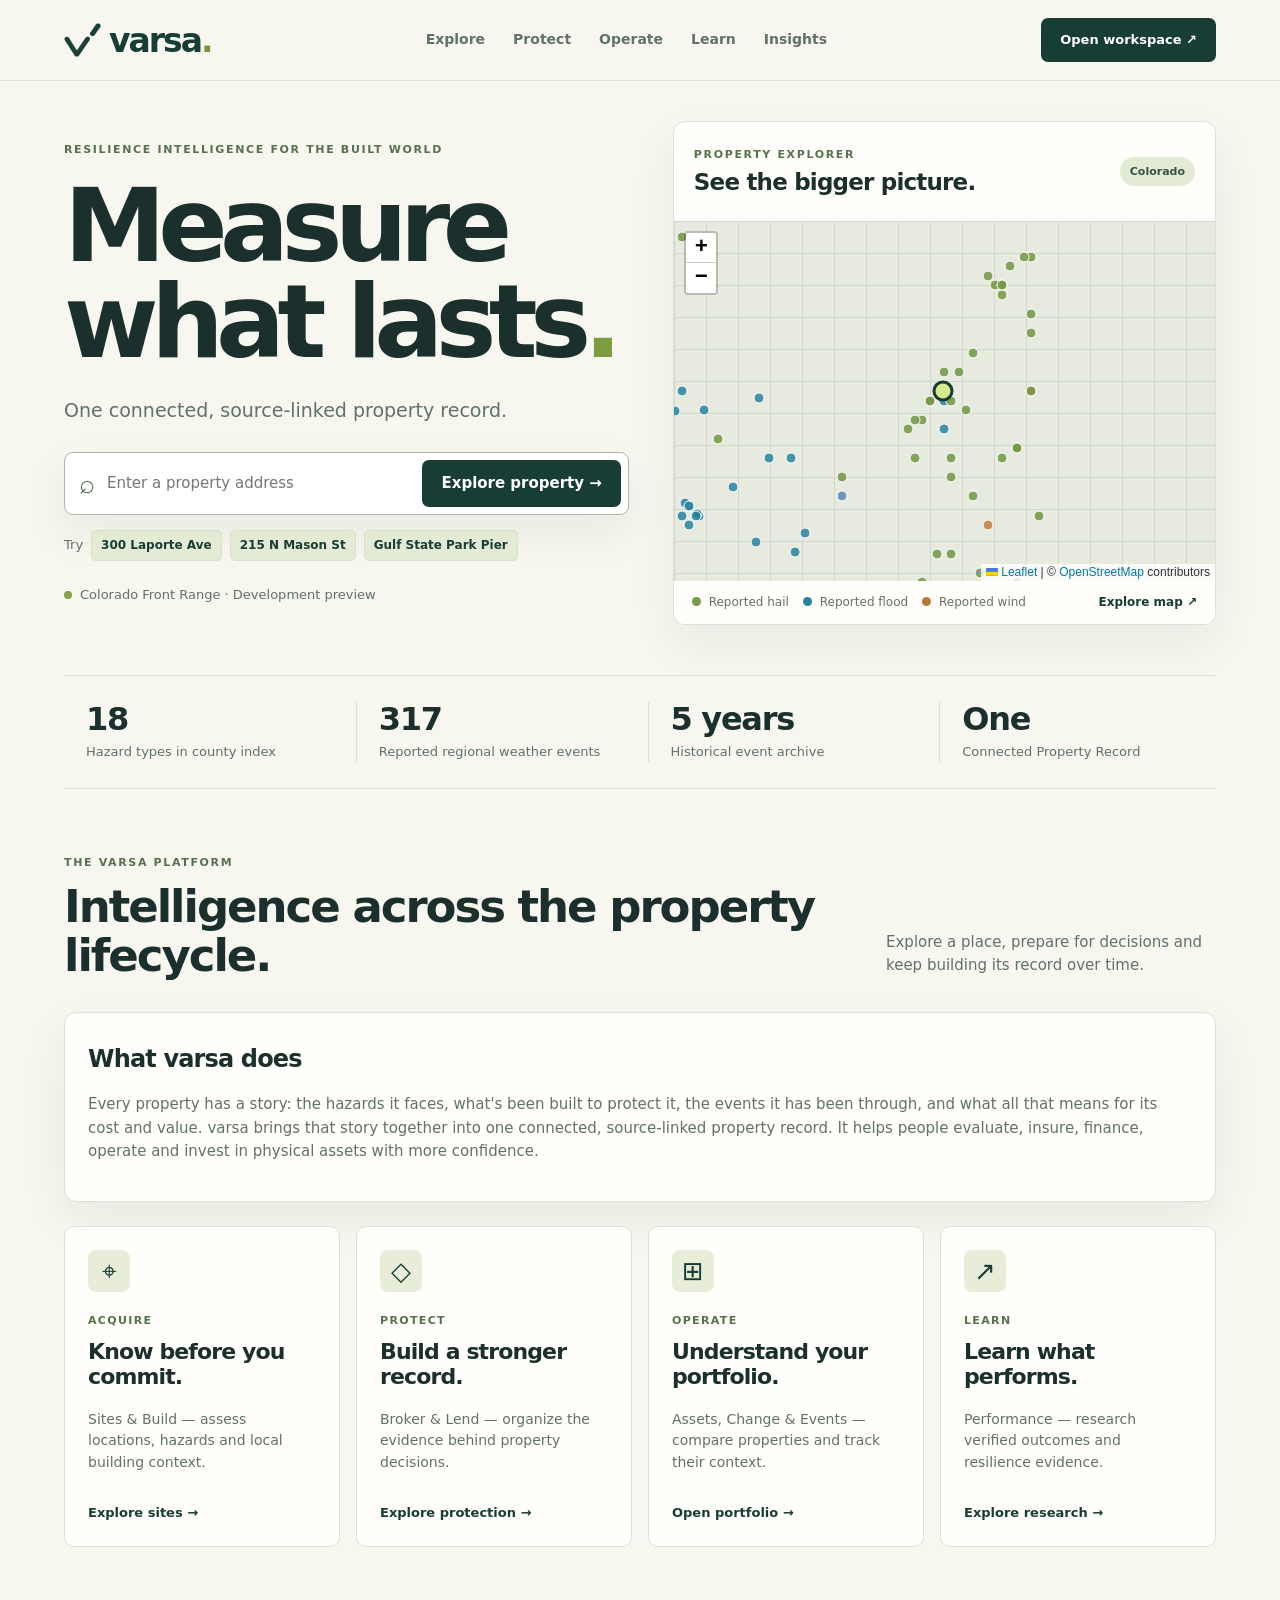
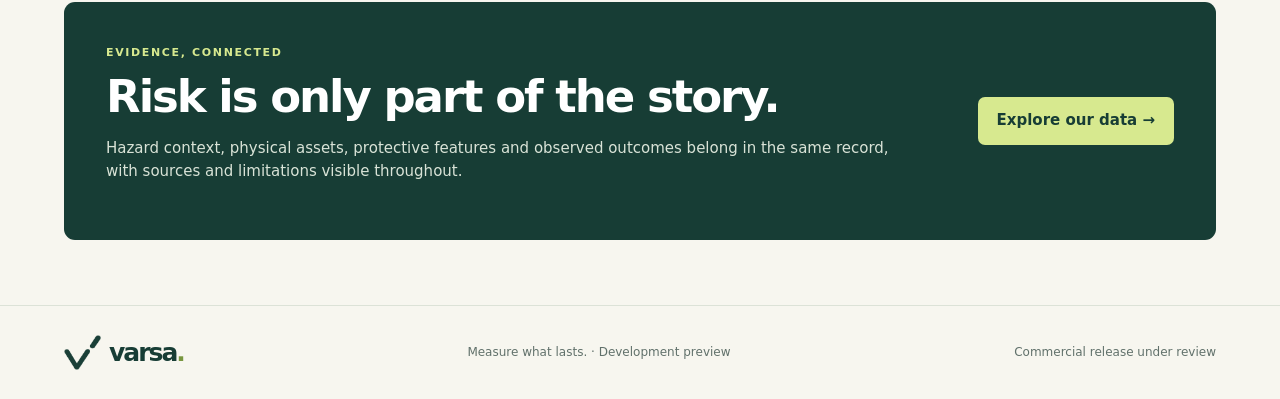
==== commit 771c5e0b: "Use approved VARSA tenet and test Denver parcel permit coverage" ====
--- a/index.html
+++ b/index.html
@@ -2,22 +2,27 @@
 .verification{padding-left:22px}.verification li{padding:8px 0}.verification li p{margin:4px 0}.verification li a{font-weight:650}@media(max-width:550px){.workspace-actions button{flex:1;padding:10px}.hero-copy h1{font-size:clamp(49px,13vw,66px)}}
 .deal-findings{display:grid;grid-template-columns:repeat(auto-fit,minmax(180px,1fr));gap:10px}.deal-findings div{padding:14px;border:1px solid var(--line);border-radius:8px}.deal-findings dt{font-size:12px;color:var(--grey);font-weight:650}.deal-findings dd{margin:5px 0 0;font-weight:700}
 .history-form{display:grid;gap:12px;max-width:620px}.history-form label{display:grid;gap:4px;font-weight:650}.history-form input,.history-form textarea,.history-form select{font:inherit;padding:10px;border:1px solid var(--line);border-radius:6px;background:white;color:var(--ink)}.history-form textarea{min-height:74px;resize:vertical}.history-form button{justify-self:start}
+
+.workspace-actions[hidden]{display:none}
+
+#general-acquisition .map-panel{grid-column:1/-1}
+#general-acquisition #record-content{margin-top:0;min-width:0}
 </style></head><body>
 <header class="top"><a class="brand" href="#home"><img class="mark" alt="" src="[data-uri]"><span>varsa<b>.</b></span></a><nav aria-label="Main navigation"><a href="#acquire">Explore</a><a href="#protect">Protect</a><a href="#operate">Operate</a><a href="#learn">Learn</a><a href="#research">Insights</a></nav><a class="nav-cta" href="#acquire">Open workspace ↗</a></header>
 <main>
 <section id="home">
-<div class="landing"><div class="hero-copy"><p class="eyebrow">RESILIENCE INTELLIGENCE FOR THE BUILT WORLD</p><h1>Measure<br>what lasts<span>.</span></h1><p class="hero-intro">Every property has a story. Explore the hazards, characteristics and evidence shaping the places we live, build and invest in.</p><form id="home-search" class="search-box"><label class="sr-only" for="home-query">Property address</label><span class="search-icon" aria-hidden="true">⌕</span><input id="home-query" placeholder="Enter a property address" required><button>Explore property →</button></form><div class="examples">Try <button data-address="300 Laporte Ave">300 Laporte Ave</button><button data-address="215 N Mason St">215 N Mason St</button><button data-address="20800 East Beach Blvd">Gulf State Park Pier</button></div><div class="hero-note"><span class="live-dot"></span> Colorado Front Range · Development preview</div></div>
+<div class="landing"><div class="hero-copy"><p class="eyebrow">RESILIENCE INTELLIGENCE FOR THE BUILT WORLD</p><h1>Measure<br>what lasts<span>.</span></h1><p class="hero-intro">One connected, source-linked property record.</p><form id="home-search" class="search-box"><label class="sr-only" for="home-query">Property address</label><span class="search-icon" aria-hidden="true">⌕</span><input id="home-query" placeholder="Enter a property address" required><button>Explore property →</button></form><div class="examples">Try <button data-address="300 Laporte Ave">300 Laporte Ave</button><button data-address="215 N Mason St">215 N Mason St</button><button data-address="20800 East Beach Blvd">Gulf State Park Pier</button></div><div class="hero-note"><span class="live-dot"></span> Colorado Front Range · Development preview</div></div>
 <div class="hero-map-card"><div class="map-title"><div><span class="eyebrow">PROPERTY EXPLORER</span><h2>See the bigger picture.</h2></div><span class="pill">Colorado</span></div><div id="home-map" class="map"></div><div class="map-caption"><span><i class="legend-dot hail"></i> Reported hail</span><span><i class="legend-dot flood"></i> Reported flood</span><span><i class="legend-dot wind"></i> Reported wind</span><a href="#acquire">Explore map ↗</a></div></div></div>
 <div class="stats-strip"><div><strong id="stat-hazards">18</strong><span>Hazard types in county index</span></div><div><strong id="stat-events">–</strong><span>Reported regional weather events</span></div><div><strong>5 years</strong><span>Historical event archive</span></div><div><strong>One</strong><span>Connected Property Record</span></div></div>
 <div class="section-heading"><div><p class="eyebrow">THE VARSA PLATFORM</p><h2>Intelligence across the property lifecycle.</h2></div><p>Explore a place, prepare for decisions and keep building its record over time.</p></div>
-<div class="suite-grid"><a class="suite" href="#acquire"><span class="suite-icon">⌖</span><small>ACQUIRE</small><h3>Know before you commit.</h3><p>Sites &amp; Build — assess locations, hazards and local building context.</p><b>Explore sites →</b></a><a class="suite" href="#protect"><span class="suite-icon">◇</span><small>PROTECT</small><h3>Build a stronger record.</h3><p>Broker &amp; Lend — organize the evidence behind property decisions.</p><b>Explore protection →</b></a><a class="suite" href="#operate"><span class="suite-icon">⊞</span><small>OPERATE</small><h3>Understand your portfolio.</h3><p>Assets, Change &amp; Events — compare properties and track their context.</p><b>Open portfolio →</b></a><a class="suite" href="#learn"><span class="suite-icon">↗</span><small>LEARN</small><h3>Learn what performs.</h3><p>Performance — research verified outcomes and resilience evidence.</p><b>Explore research →</b></a></div>
+<section class="panel"><h2>What varsa does</h2><p>Every property has a story: the hazards it faces, what&#x27;s been built to protect it, the events it has been through, and what all that means for its cost and value. varsa brings that story together into one connected, source-linked property record. It helps people evaluate, insure, finance, operate and invest in physical assets with more confidence.</p></section><div class="suite-grid"><a class="suite" href="#acquire"><span class="suite-icon">⌖</span><small>ACQUIRE</small><h3>Know before you commit.</h3><p>Sites &amp; Build — assess locations, hazards and local building context.</p><b>Explore sites →</b></a><a class="suite" href="#protect"><span class="suite-icon">◇</span><small>PROTECT</small><h3>Build a stronger record.</h3><p>Broker &amp; Lend — organize the evidence behind property decisions.</p><b>Explore protection →</b></a><a class="suite" href="#operate"><span class="suite-icon">⊞</span><small>OPERATE</small><h3>Understand your portfolio.</h3><p>Assets, Change &amp; Events — compare properties and track their context.</p><b>Open portfolio →</b></a><a class="suite" href="#learn"><span class="suite-icon">↗</span><small>LEARN</small><h3>Learn what performs.</h3><p>Performance — research verified outcomes and resilience evidence.</p><b>Explore research →</b></a></div>
 <div class="feature-band"><div><p class="eyebrow">EVIDENCE, CONNECTED</p><h2>Risk is only part of the story.</h2><p>Hazard context, physical assets, protective features and observed outcomes belong in the same record, with sources and limitations visible throughout.</p></div><a class="button light" href="#research">Explore our data →</a></div>
 </section>
-<section id="acquire" hidden><div class="workspace-header"><div><p class="eyebrow">ACQUIRE / SITES</p><h1>Property explorer</h1><p>Enter an address to explore sourced hazards, protections, performance and economics.</p></div><div class="workspace-actions"><button class="secondary" id="save-property">＋ Add to portfolio</button><button class="secondary" id="print-record">Download PDF</button></div></div><form id="lookup" class="workspace-search"><label class="sr-only" for="query">Search a Fort Collins street address</label><span class="search-icon">⌕</span><input id="query" value="300 Laporte Ave" placeholder="Fort Collins street address" required autocomplete="off"><button>Find property</button></form><p class="caption">Try a sample: <button class="text-btn" data-address="215 N Mason St">215 N Mason St</button> · <button class="text-btn" data-address="201 Peterson St">201 Peterson St</button> · <button class="text-btn" data-address="300 Laporte Ave">City Hall</button> · Address submitted to Colorado GIS.</p><div id="lookup-status" role="status"></div>
-<div class="explorer-grid"><aside class="panel property-panel"><div id="property-summary"></div><h3>Record sections</h3><div class="record-tabs" role="tablist"><button data-record-tab="overview" role="tab">Overview</button><button data-record-tab="hazards" role="tab">Hazards</button><button data-record-tab="events" role="tab">Event history</button><button data-record-tab="building" role="tab">Building &amp; rules</button><button data-record-tab="history" role="tab">Private Record</button><button data-record-tab="evidence" role="tab">Evidence &amp; sources</button></div><button class="secondary full" id="download-record">Download Core Record ↓</button></aside><div class="panel map-panel"><div class="panel-heading"><div><h2>Explore hazard history</h2><p>Reported event points and selected property</p></div><span class="pill">2020–2024</span></div><div class="map-controls"><label>Hazard<select id="map-hazard"><option value="all">All mapped reports</option><option>Hail</option><option>Flood</option><option>Wind</option><option>Heavy rain</option></select></label><label>Year<select id="map-year"><option value="all">All years</option><option>2020</option><option>2021</option><option>2022</option><option>2023</option><option>2024</option></select></label><label class="check"><input type="checkbox" id="show-footprint"> Modeled hail footprints · Jul 20–21, 2024 UTC</label></div><div id="explorer-map" class="map"></div><div id="map-summary" class="map-caption"></div></div></div><div id="record-content" class="record-content"></div>
+<section id="acquire" hidden><div class="workspace-header"><div><p class="eyebrow">ACQUIRE / SITES</p><h1>Property explorer</h1><p>Enter an address to explore sourced hazards, protections, performance and economics.</p></div><div class="workspace-actions"><button class="secondary" id="save-property">＋ Add to portfolio</button><button class="secondary" id="print-record">Download PDF</button></div></div><form id="lookup" class="workspace-search"><label class="sr-only" for="query">Search a Fort Collins street address</label><span class="search-icon">⌕</span><input id="query" value="300 Laporte Ave" placeholder="Fort Collins street address" required autocomplete="off"><button>Find property</button></form><p class="caption">Try a sample: <button class="text-btn" data-address="215 N Mason St">215 N Mason St</button> · <button class="text-btn" data-address="201 Peterson St">201 Peterson St</button> · <button class="text-btn" data-address="300 Laporte Ave">City Hall</button> · <button class="text-btn" data-address="100 S Bryan Ave">Village on Bryan</button> · Address submitted to Colorado GIS for general lookup.</p><div id="lookup-status" role="status"></div>
+<div id="bryan-acquisition" class="record-content" hidden></div><div id="general-acquisition"><div class="explorer-grid"><aside class="panel property-panel"><div id="property-summary"></div><h3>Record sections</h3><div class="record-tabs" role="tablist"><button data-record-tab="overview" role="tab">Overview</button><button data-record-tab="hazards" role="tab">Hazards</button><button data-record-tab="events" role="tab">Event history</button><button data-record-tab="building" role="tab">Building &amp; rules</button><button data-record-tab="history" role="tab">Private Record</button><button data-record-tab="evidence" role="tab">Evidence &amp; sources</button></div><button class="secondary full" id="download-record">Download Core Record ↓</button></aside><div id="record-content" class="record-content"></div><div class="panel map-panel"><div class="panel-heading"><div><h2>Explore hazard history</h2><p>Reported event points and selected property</p></div><span class="pill">2020–2024</span></div><div class="map-controls"><label>Hazard<select id="map-hazard"><option value="all">All mapped reports</option><option>Hail</option><option>Flood</option><option>Wind</option><option>Heavy rain</option></select></label><label>Year<select id="map-year"><option value="all">All years</option><option>2020</option><option>2021</option><option>2022</option><option>2023</option><option>2024</option></select></label><label class="check"><input type="checkbox" id="show-footprint"> Modeled hail footprints · Jul 20–21, 2024 UTC</label></div><div id="explorer-map" class="map"></div><div id="map-summary" class="map-caption"></div></div></div></div>
 </section>
 <section id="protect" hidden><div class="workspace-header"><div><p class="eyebrow">PROTECT / BROKER &amp; LEND</p><h1>Evidence for better decisions.</h1><p>Review sourced protection and collateral evidence for the selected property.</p></div><a class="button" href="#acquire">Choose a property →</a></div><div id="protect-record" class="panel"></div></section>
-<section id="operate" hidden><div class="workspace-header"><div><p class="eyebrow">OPERATE / ASSETS, CHANGE &amp; EVENTS</p><h1>Your property portfolio.</h1><p>Review documented changes, event context and open impact questions across assets.</p></div><a class="button" href="#acquire">Add properties →</a></div><div id="operate-record" class="panel"></div><div class="panel"><div class="panel-heading"><h2>Portfolio comparison</h2><span id="portfolio-count" class="pill"></span></div><div id="portfolio" class="table-scroll"></div></div></section>
+<section id="operate" hidden><div class="workspace-header"><div><p class="eyebrow">OPERATE / ASSETS, CHANGE &amp; EVENTS</p><h1>Your property portfolio.</h1><p>Review documented changes, event context and open impact questions across assets.</p></div><a class="button" href="#acquire">Add properties →</a></div><div id="sally-portfolio" class="record-content"></div><div id="operate-record" class="panel"></div><div class="panel"><div class="panel-heading"><h2>Portfolio comparison</h2><span id="portfolio-count" class="pill"></span></div><div id="portfolio" class="table-scroll"></div></div></section>
 <section id="learn" hidden><div class="workspace-header"><div><p class="eyebrow">LEARN / PERFORMANCE</p><h1>What actually holds up?</h1><p>Research the connections between hazards, protection and observed outcomes.</p></div><span class="pill">Research roadmap</span></div><div class="suite-grid two"><article class="panel"><h2>Performance evidence</h2><p>Match building use, assembly, age and verified protection timing. Compare similar measured event intensity and track separately documented damage, downtime and recovery. Publish the sample, missing outcomes and uncertainty.</p></article><article class="panel"><h2>Financial evidence</h2><p>Link verified installation, repair and interruption costs to the observed outcome and date. Record currency year, geography and coverage. Keep lab studies, field observations and modeled estimates identifiable.</p></article></div></section>
 <section id="research" hidden><div class="workspace-header"><div><p class="eyebrow">INSIGHTS / DATA &amp; RESEARCH</p><h1>Evidence you can trace.</h1><p>Explore the datasets and methods powering each Property Record.</p></div></div><div id="pier-recovery" class="record-content"></div><div id="research-data" class="suite-grid"></div></section>
 </main><footer><a class="brand" href="#home"><img class="mark" alt="" src="[data-uri]"><span>varsa<b>.</b></span></a><p>Measure what lasts. · Development preview</p><span>Commercial release under review</span></footer><script src="web/vendor/leaflet.js"></script><script src="web/vendor/pdf-lib.min.js" defer></script><script type="module" src="web/app.js"></script></body></html>
